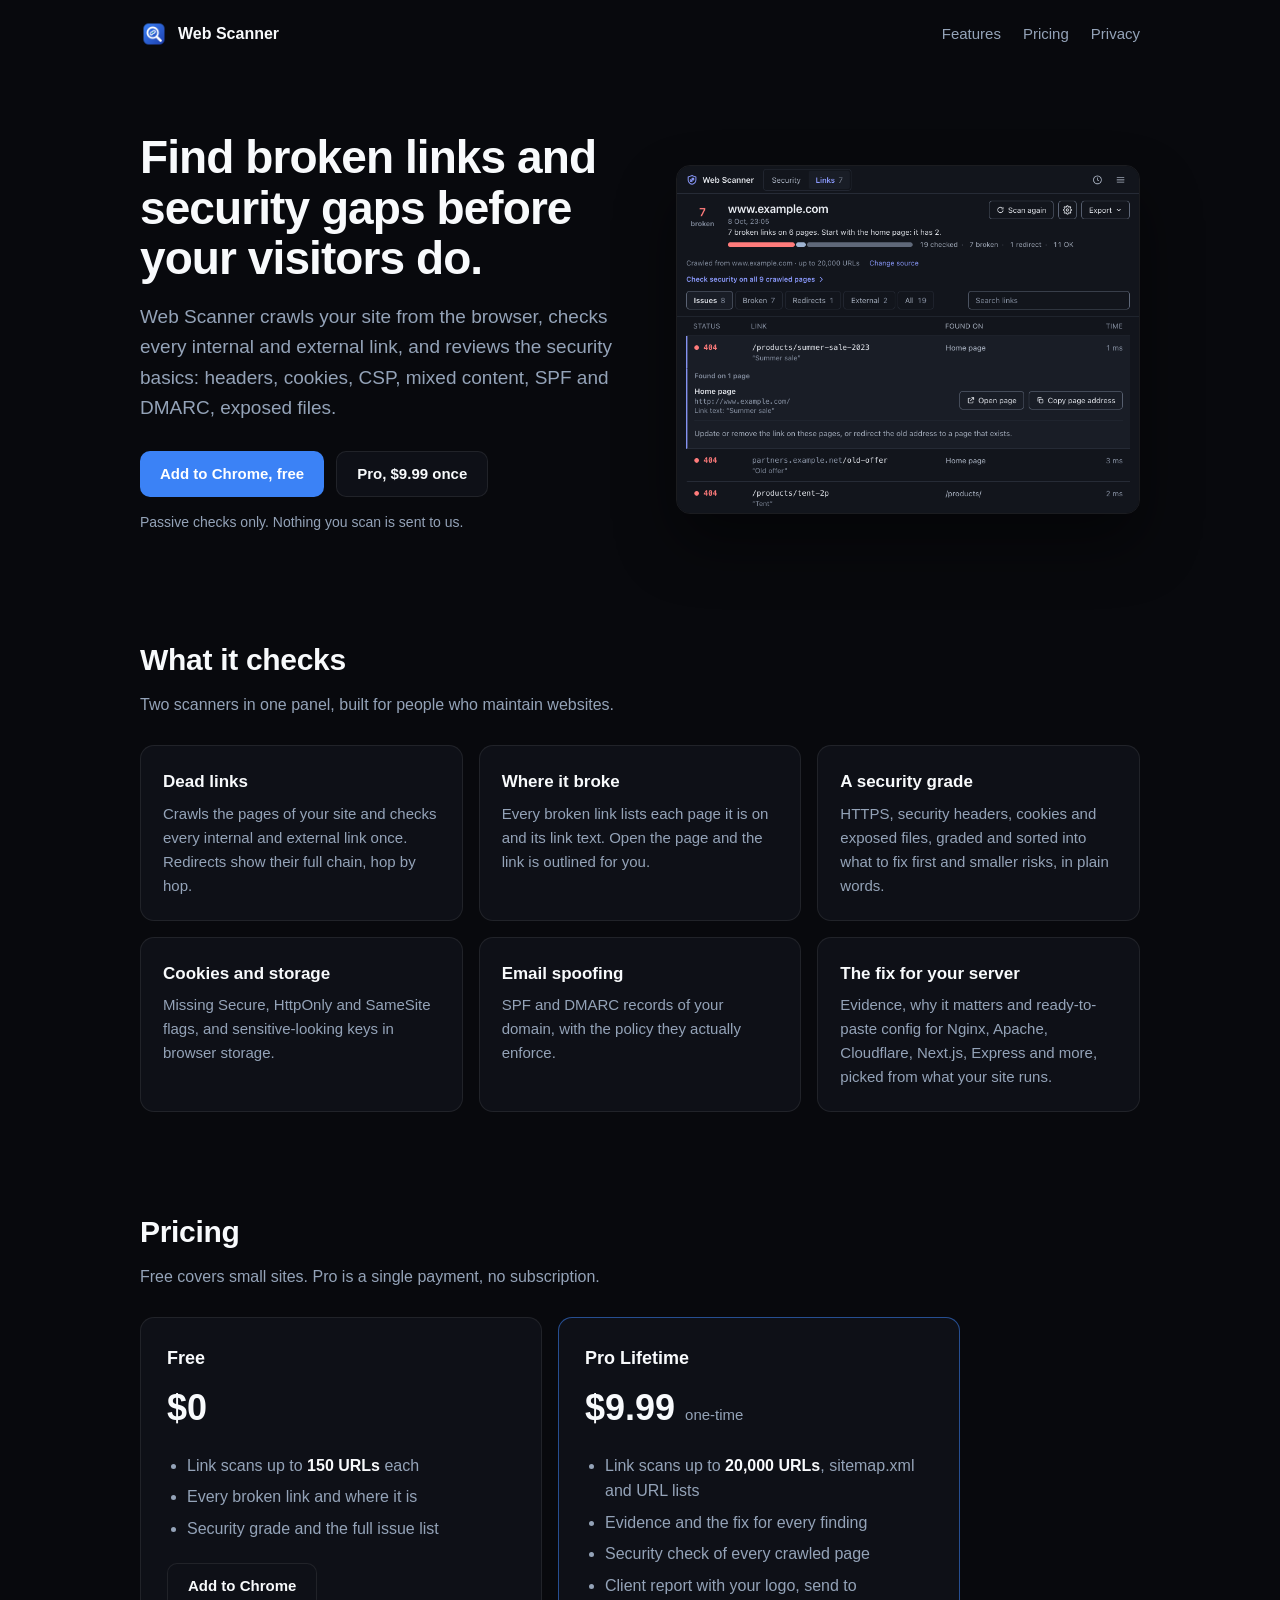
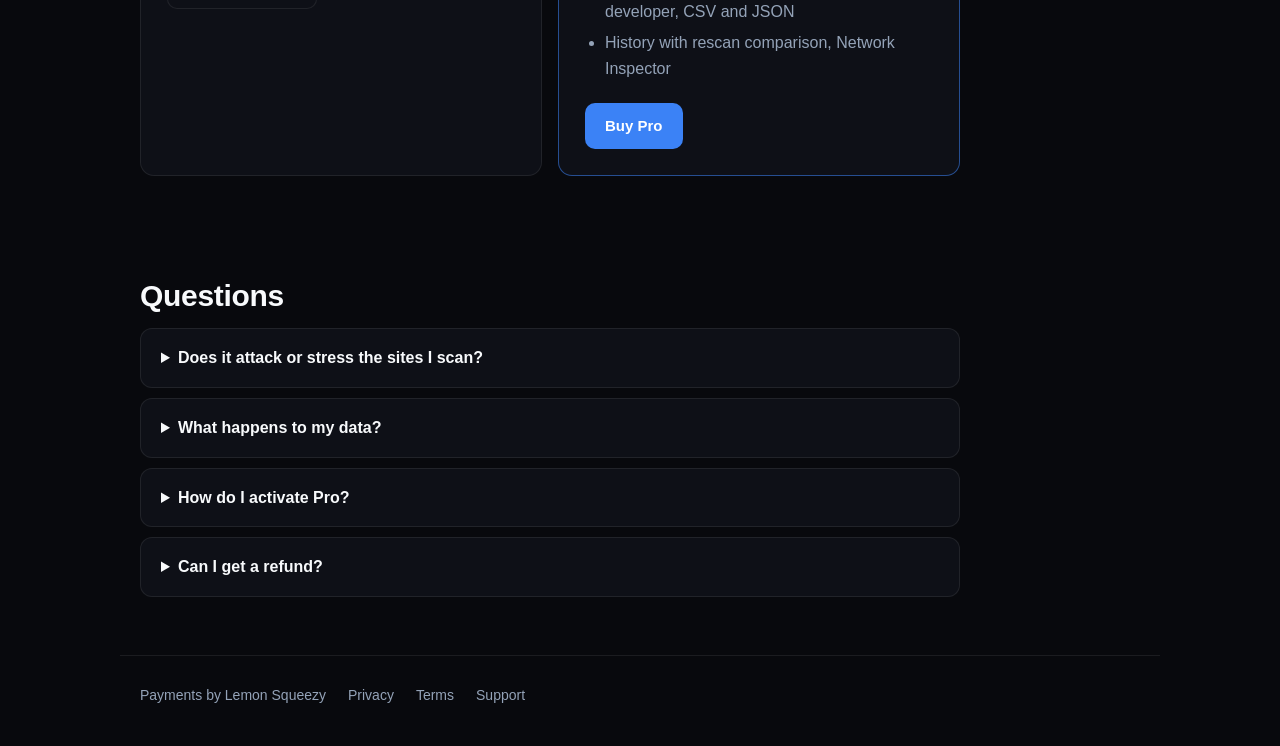
==== index.html @ 031798b4 "Site for 1.3: features, pricing and images, Vercel deploy Free/Pro lists match 1.3 (free: grade and " ====
<!doctype html>
<html lang="en">
<head>
  <meta charset="utf-8">
  <meta name="viewport" content="width=device-width, initial-scale=1">
  <title>Web Scanner · Dead link checker and passive security audit for Chrome</title>
  <meta name="description" content="Chrome extension that finds broken links across your site and checks security headers, cookies, CSP, SPF/DMARC and exposed files. Passive, runs in your browser.">
  <meta property="og:title" content="Web Scanner: Dead Links &amp; Security">
  <meta property="og:description" content="Find broken links and common security misconfigurations from your browser.">
  <meta property="og:image" content="https://webscanner.onderbakir.com/og.png">
  <link rel="icon" href="icon.png">
  <link rel="stylesheet" href="style.css">
</head>
<body>
  <header class="bar">
    <a class="brand" href="./"><img src="icon.png" alt="" width="28" height="28">Web Scanner</a>
    <nav><a href="#features">Features</a><a href="#pricing">Pricing</a><a href="privacy.html">Privacy</a></nav>
  </header>

  <main>
    <div class="hero">
      <div>
        <h1>Find broken links and security gaps before your visitors do.</h1>
        <p class="lead">Web Scanner crawls your site from the browser, checks every internal and external link, and reviews the security basics: headers, cookies, CSP, mixed content, SPF and DMARC, exposed files.</p>
        <div class="cta">
          <a class="btn btn-primary" id="store-link" href="https://chromewebstore.google.com/search/web%20scanner%20dead%20links">Add to Chrome, free</a>
          <a class="btn btn-ghost" href="#pricing">Pro, $9.99 once</a>
        </div>
        <p class="note">Passive checks only. Nothing you scan is sent to us.</p>
      </div>
      <img class="shot" src="hero.png" alt="Web Scanner link report: 7 broken links, the first one open with the page it is on and its link text" width="1600" height="1200">
    </div>

    <section id="features">
      <h2>What it checks</h2>
      <p class="muted">Two scanners in one panel, built for people who maintain websites.</p>
      <div class="grid">
        <div class="card"><h3>Dead links</h3><p>Crawls the pages of your site and checks every internal and external link once. Redirects show their full chain, hop by hop.</p></div>
        <div class="card"><h3>Where it broke</h3><p>Every broken link lists each page it is on and its link text. Open the page and the link is outlined for you.</p></div>
        <div class="card"><h3>A security grade</h3><p>HTTPS, security headers, cookies and exposed files, graded and sorted into what to fix first and smaller risks, in plain words.</p></div>
        <div class="card"><h3>Cookies and storage</h3><p>Missing Secure, HttpOnly and SameSite flags, and sensitive-looking keys in browser storage.</p></div>
        <div class="card"><h3>Email spoofing</h3><p>SPF and DMARC records of your domain, with the policy they actually enforce.</p></div>
        <div class="card"><h3>The fix for your server</h3><p>Evidence, why it matters and ready-to-paste config for Nginx, Apache, Cloudflare, Next.js, Express and more, picked from what your site runs.</p></div>
      </div>
    </section>

    <section id="pricing">
      <h2>Pricing</h2>
      <p class="muted">Free covers small sites. Pro is a single payment, no subscription.</p>
      <div class="plans">
        <div class="plan">
          <h3>Free</h3>
          <div class="price">$0</div>
          <ul>
            <li>Link scans up to <strong>150 URLs</strong> each</li>
            <li>Every broken link and where it is</li>
            <li>Security grade and the full issue list</li>
          </ul>
          <a class="btn btn-ghost" href="https://chromewebstore.google.com/search/web%20scanner%20dead%20links">Add to Chrome</a>
        </div>
        <div class="plan pro">
          <h3>Pro Lifetime</h3>
          <div class="price">$9.99 <small>one-time</small></div>
          <ul>
            <li>Link scans up to <strong>20,000 URLs</strong>, sitemap.xml and URL lists</li>
            <li>Evidence and the fix for every finding</li>
            <li>Security check of every crawled page</li>
            <li>Client report with your logo, send to developer, CSV and JSON</li>
            <li>History with rescan comparison, Network Inspector</li>
          </ul>
          <a class="btn btn-primary" href="https://onder.lemonsqueezy.com/checkout/buy/c3a944ae-1513-488a-b147-f457c72baefb">Buy Pro</a>
        </div>
      </div>
    </section>

    <section class="faq">
      <h2>Questions</h2>
      <details><summary>Does it attack or stress the sites I scan?</summary><p>No. It sends ordinary requests, the same a browser sends when you open a page, with a configurable concurrency limit and delay. It never sends exploit payloads.</p></details>
      <details><summary>What happens to my data?</summary><p>Results stay in your browser. The extension talks to the sites you scan, to Cloudflare's public DNS for SPF and DMARC lookups, and to Lemon Squeezy for license checks. Details are in the <a href="privacy.html">privacy policy</a>.</p></details>
      <details><summary>How do I activate Pro?</summary><p>After checkout you receive a license key by email. Open the extension, choose Get Pro, then I have a key, and paste it. One license works on up to 5 browsers.</p></details>
      <details><summary>Can I get a refund?</summary><p>Yes, within 14 days of purchase. Reply to your receipt email.</p></details>
    </section>
  </main>

  <footer class="foot"><span class="muted">Payments by Lemon Squeezy</span><a href="privacy.html">Privacy</a><a href="terms.html">Terms</a><a href="https://github.com/onder007/web-scanner/issues">Support</a></footer>
</body>
</html>
---- style.css ----
:root {
  --bg: #08090d;
  --surface: #0e1017;
  --surface-2: #131620;
  --border: rgba(255, 255, 255, 0.08);
  --text: #f8fafc;
  --muted: #94a3b8;
  --accent: #3b82f6;
  --accent-hover: #2563eb;
  --success: #10b981;
  --radius: 14px;
  color-scheme: dark;
}

* { box-sizing: border-box; }

body {
  margin: 0;
  background: var(--bg);
  color: var(--text);
  font: 16px/1.6 -apple-system, BlinkMacSystemFont, "Segoe UI", Roboto, "Helvetica Neue", Arial, sans-serif;
  -webkit-font-smoothing: antialiased;
}

a { color: var(--accent); text-decoration: none; }
a:hover { text-decoration: underline; }
code { font: 0.9em ui-monospace, SFMono-Regular, Menlo, monospace; background: var(--surface-2); padding: 1px 6px; border-radius: 6px; }

.bar, .foot, main { max-width: 1040px; margin: 0 auto; padding-left: 20px; padding-right: 20px; }

.bar { display: flex; align-items: center; justify-content: space-between; height: 68px; }
.brand { display: flex; align-items: center; gap: 10px; color: var(--text); font-weight: 650; }
.brand:hover { text-decoration: none; }
.bar nav { display: flex; gap: 22px; font-size: 15px; }
.bar nav a { color: var(--muted); }
.bar nav a[aria-current="page"], .bar nav a:hover { color: var(--text); text-decoration: none; }

.hero { padding: 64px 0 40px; display: grid; grid-template-columns: 1.05fr 1fr; gap: 48px; align-items: center; }
.hero h1 { font-size: 46px; line-height: 1.1; letter-spacing: -0.02em; margin: 0 0 18px; }
.hero p.lead { font-size: 19px; color: var(--muted); margin: 0 0 28px; max-width: 34em; }
.hero img.shot { width: 100%; height: auto; border-radius: var(--radius); border: 1px solid var(--border); box-shadow: 0 30px 60px rgba(0, 0, 0, 0.45); }

.cta { display: flex; flex-wrap: wrap; gap: 12px; align-items: center; }
.btn { display: inline-flex; align-items: center; gap: 8px; height: 46px; padding: 0 20px; border-radius: 10px; font-weight: 600; font-size: 15px; }
.btn:hover { text-decoration: none; }
.btn-primary { background: var(--accent); color: #fff; }
.btn-primary:hover { background: var(--accent-hover); }
.btn-ghost { border: 1px solid var(--border); color: var(--text); background: var(--surface); }
.note { color: var(--muted); font-size: 14px; }

section { padding: 48px 0; }
section h2 { font-size: 30px; letter-spacing: -0.01em; margin: 0 0 8px; }
section > p.muted { margin: 0 0 28px; }
.muted { color: var(--muted); }

.grid { display: grid; grid-template-columns: repeat(3, 1fr); gap: 16px; }
.card { background: var(--surface); border: 1px solid var(--border); border-radius: var(--radius); padding: 22px; }
.card h3 { margin: 0 0 6px; font-size: 17px; }
.card p { margin: 0; color: var(--muted); font-size: 15px; }

.plans { display: grid; grid-template-columns: 1fr 1fr; gap: 16px; max-width: 820px; }
.plan { background: var(--surface); border: 1px solid var(--border); border-radius: var(--radius); padding: 26px; }
.plan.pro { border-color: rgba(59, 130, 246, 0.55); }
.plan h3 { margin: 0; font-size: 18px; }
.plan .price { font-size: 36px; font-weight: 700; margin: 6px 0 2px; }
.plan .price small { font-size: 15px; color: var(--muted); font-weight: 500; }
.plan ul { padding-left: 20px; margin: 16px 0 22px; color: var(--muted); }
.plan li { margin: 6px 0; }
.plan li strong { color: var(--text); font-weight: 600; }

.faq details { background: var(--surface); border: 1px solid var(--border); border-radius: 12px; padding: 16px 20px; margin-bottom: 10px; max-width: 820px; }
.faq summary { cursor: pointer; font-weight: 600; }
.faq details p { color: var(--muted); margin: 10px 0 0; }

.doc { max-width: 760px; padding-top: 32px; padding-bottom: 48px; }
.doc h1 { font-size: 36px; margin: 0 0 4px; }
.doc h2 { font-size: 22px; margin: 36px 0 8px; }
.doc h3 { font-size: 17px; margin: 22px 0 4px; }
.doc p, .doc li { color: #cbd5e1; }

.foot { display: flex; gap: 22px; padding-top: 28px; padding-bottom: 40px; border-top: 1px solid var(--border); font-size: 14px; }
.foot a { color: var(--muted); }

@media (max-width: 860px) {
  .hero { grid-template-columns: 1fr; padding-top: 32px; gap: 32px; }
  .hero h1 { font-size: 36px; }
  .grid { grid-template-columns: 1fr 1fr; }
}

@media (max-width: 560px) {
  .grid, .plans { grid-template-columns: 1fr; }
  .hero h1 { font-size: 31px; }
  .bar nav { gap: 16px; }
}
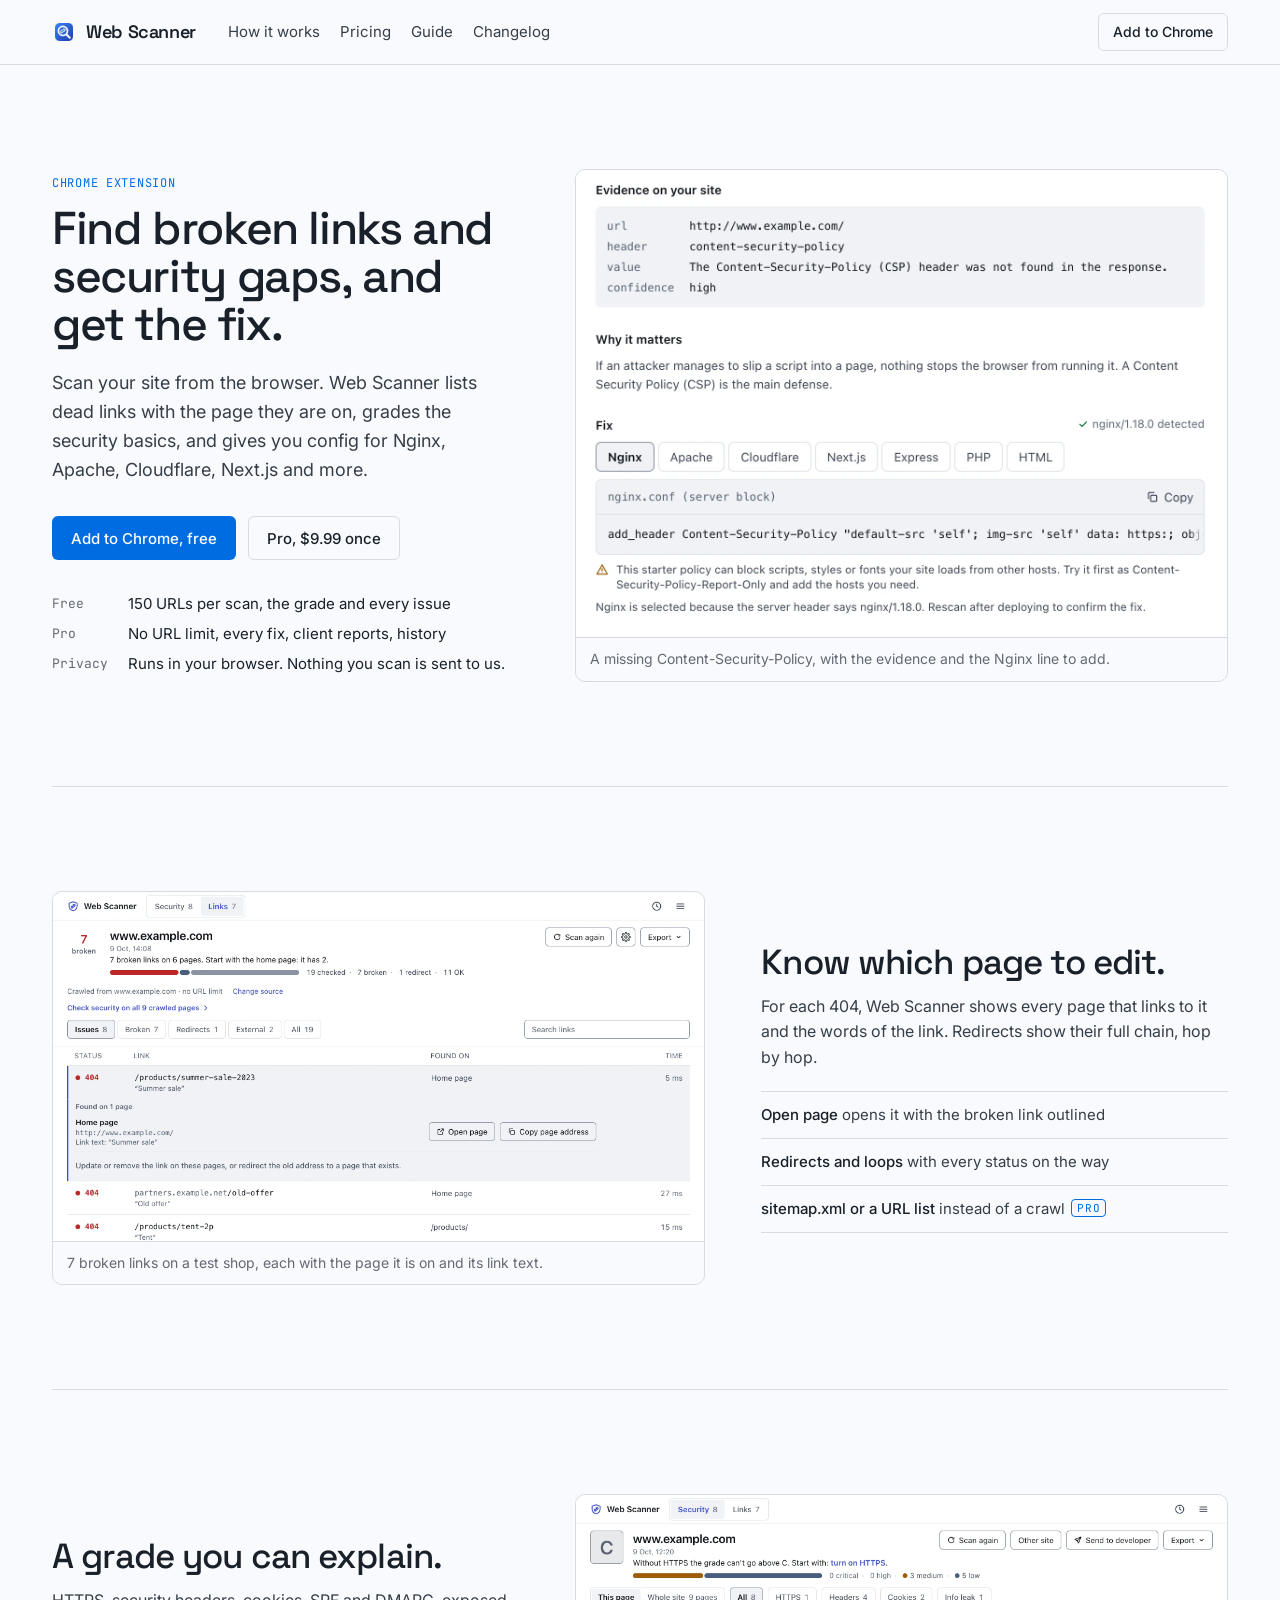
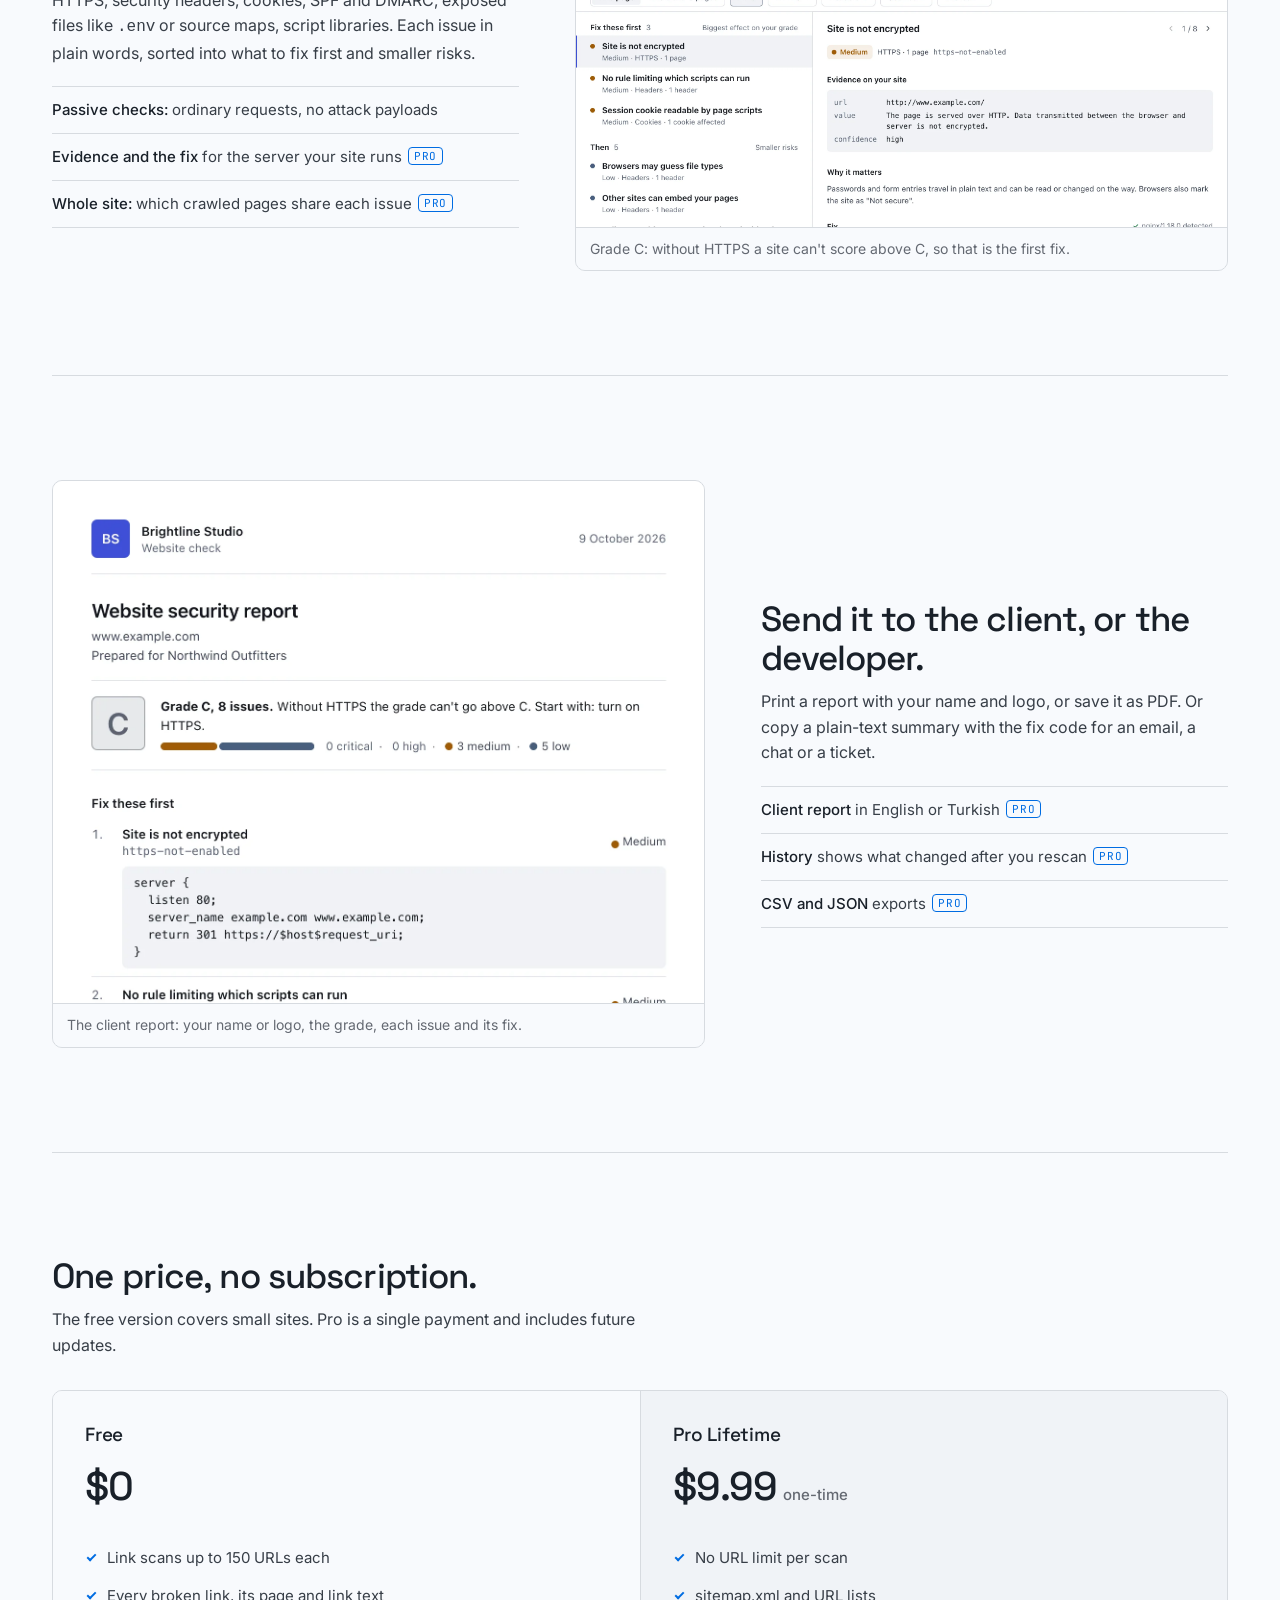
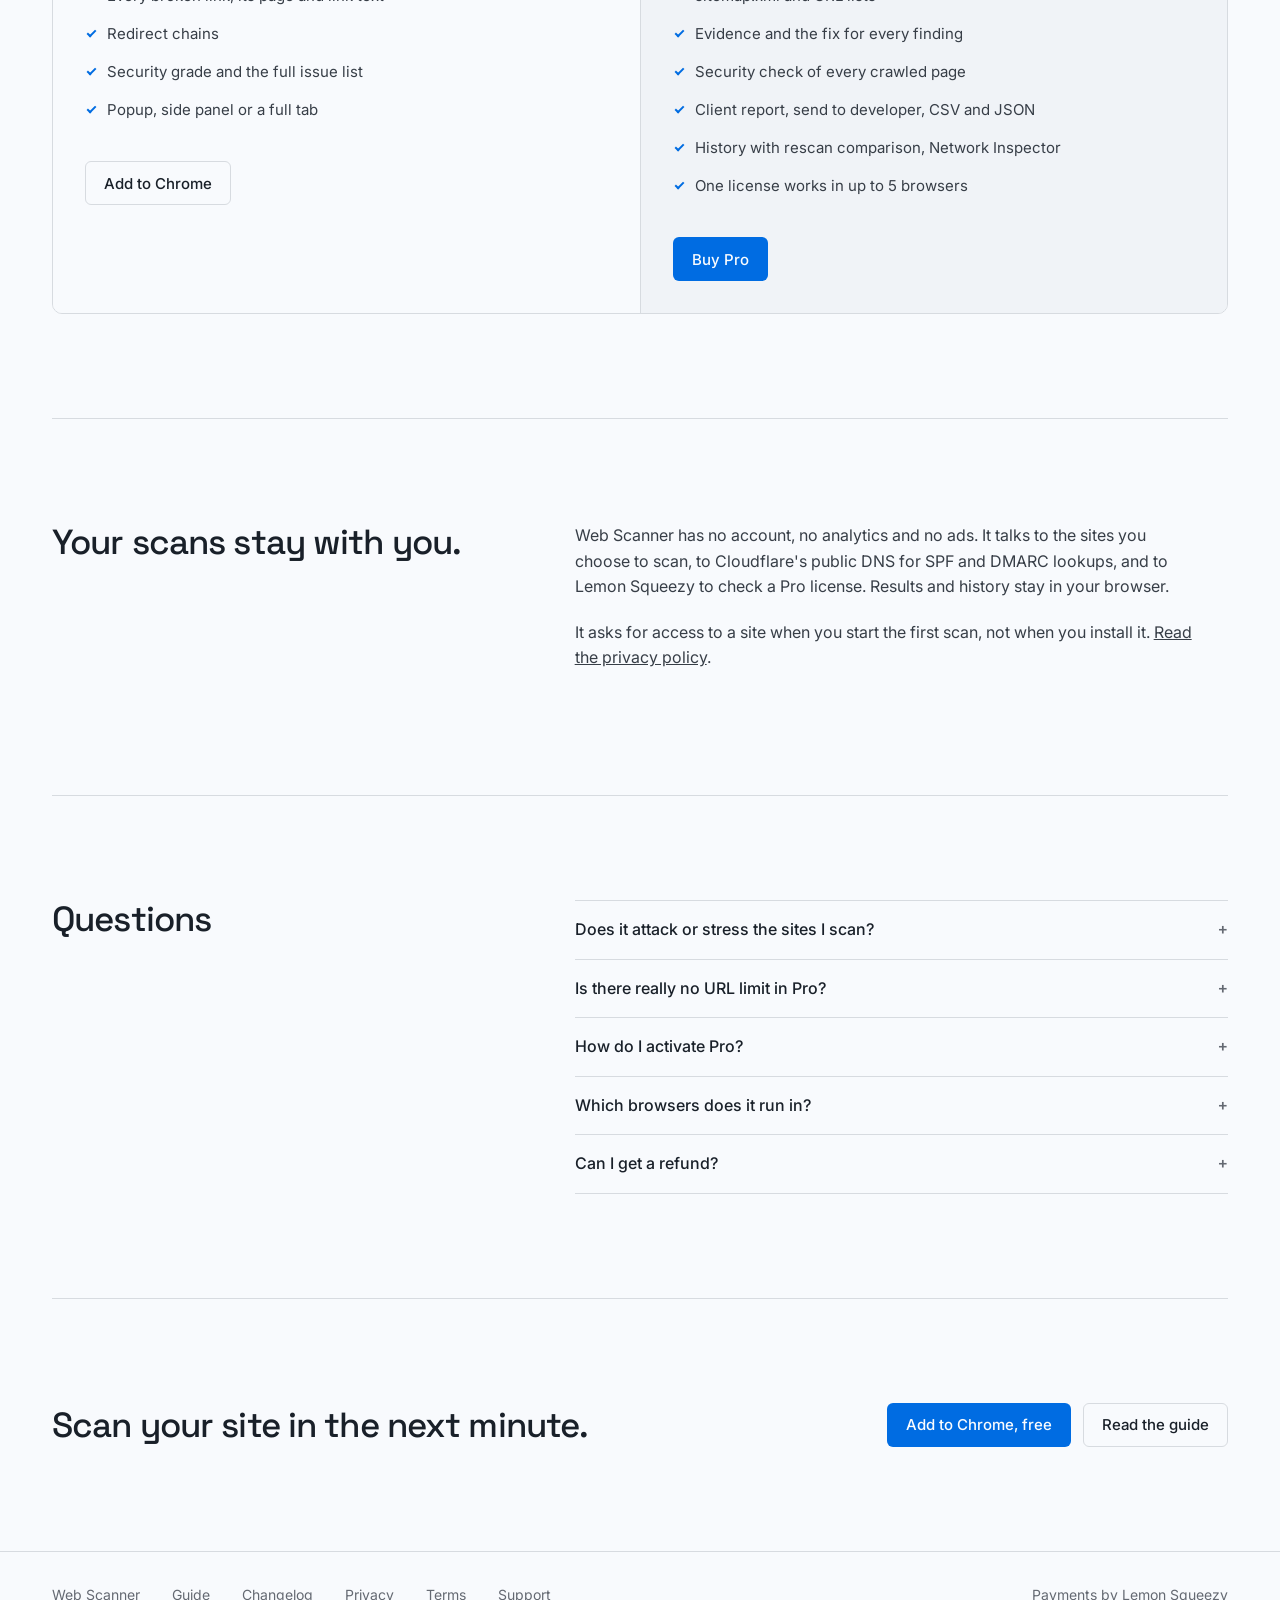
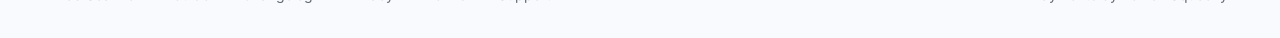
==== commit 004e6c35: "Redesign the site for 1.3: product tour, guide and changelog Split layout with real 1.3 captures (fi" ====
--- a/index.html
+++ b/index.html
@@ -3,85 +3,140 @@
 <head>
   <meta charset="utf-8">
   <meta name="viewport" content="width=device-width, initial-scale=1">
-  <title>Web Scanner · Dead link checker and passive security audit for Chrome</title>
-  <meta name="description" content="Chrome extension that finds broken links across your site and checks security headers, cookies, CSP, SPF/DMARC and exposed files. Passive, runs in your browser.">
-  <meta property="og:title" content="Web Scanner: Dead Links &amp; Security">
-  <meta property="og:description" content="Find broken links and common security misconfigurations from your browser.">
+  <title>Web Scanner · Broken links and security checks for Chrome</title>
+  <meta name="description" content="A Chrome extension that finds broken links with the page they are on, grades your site's security basics, and gives you the fix for your server.">
+  <meta property="og:title" content="Web Scanner: broken links and security checks for Chrome">
+  <meta property="og:description" content="Every broken link with the page it is on, a security grade in plain words, and the fix for your server.">
   <meta property="og:image" content="https://webscanner.onderbakir.com/og.png">
   <link rel="icon" href="icon.png">
+  <link rel="preconnect" href="https://fonts.googleapis.com"><link rel="preconnect" href="https://fonts.gstatic.com" crossorigin>
+  <link href="https://fonts.googleapis.com/css2?family=Space+Grotesk:wght@500;600&family=Inter:wght@400;500&family=JetBrains+Mono:wght@400;500&display=swap" rel="stylesheet">
   <link rel="stylesheet" href="style.css">
 </head>
 <body>
-  <header class="bar">
-    <a class="brand" href="./"><img src="icon.png" alt="" width="28" height="28">Web Scanner</a>
-    <nav><a href="#features">Features</a><a href="#pricing">Pricing</a><a href="privacy.html">Privacy</a></nav>
-  </header>
+  <header class="bar"><div class="wrap">
+    <a class="brand" href="./"><img src="icon.png" alt="" width="24" height="24">Web Scanner</a>
+    <nav class="navlinks" aria-label="Main"><a href="#how">How it works</a><a href="#pricing">Pricing</a><a href="guide.html">Guide</a><a href="changelog.html">Changelog</a></nav>
+    <span class="grow"></span>
+    <a class="btn line sm" href="https://chromewebstore.google.com/search/web%20scanner%20dead%20links">Add to Chrome</a>
+  </div></header>
 
-  <main>
-    <div class="hero">
-      <div>
-        <h1>Find broken links and security gaps before your visitors do.</h1>
-        <p class="lead">Web Scanner crawls your site from the browser, checks every internal and external link, and reviews the security basics: headers, cookies, CSP, mixed content, SPF and DMARC, exposed files.</p>
-        <div class="cta">
-          <a class="btn btn-primary" id="store-link" href="https://chromewebstore.google.com/search/web%20scanner%20dead%20links">Add to Chrome, free</a>
-          <a class="btn btn-ghost" href="#pricing">Pro, $9.99 once</a>
-        </div>
-        <p class="note">Passive checks only. Nothing you scan is sent to us.</p>
+  <main class="wrap">
+    <section class="split">
+      <div class="text">
+        <p class="label">Chrome extension</p>
+        <h1>Find broken links and security gaps, and get the fix.</h1>
+        <p class="lead">Scan your site from the browser. Web Scanner lists dead links with the page they are on, grades the security basics, and gives you config for Nginx, Apache, Cloudflare, Next.js and more.</p>
+        <div class="ctas"><a class="btn primary" href="https://chromewebstore.google.com/search/web%20scanner%20dead%20links">Add to Chrome, free</a><a class="btn line" href="#pricing">Pro, $9.99 once</a></div>
+        <dl class="facts">
+          <dt>Free</dt><dd>150 URLs per scan, the grade and every issue</dd>
+          <dt>Pro</dt><dd>No URL limit, every fix, client reports, history</dd>
+          <dt>Privacy</dt><dd>Runs in your browser. Nothing you scan is sent to us.</dd>
+        </dl>
       </div>
-      <img class="shot" src="hero.png" alt="Web Scanner link report: 7 broken links, the first one open with the page it is on and its link text" width="1600" height="1200">
-    </div>
+      <figure><img src="img/fix.webp" width="1394" height="1000" alt="A finding in Web Scanner: the missing Content-Security-Policy header, the evidence, why it matters, and the Nginx line to add"><figcaption>A missing Content-Security-Policy, with the evidence and the Nginx line to add.</figcaption></figure>
+    </section>
 
-    <section id="features">
-      <h2>What it checks</h2>
-      <p class="muted">Two scanners in one panel, built for people who maintain websites.</p>
-      <div class="grid">
-        <div class="card"><h3>Dead links</h3><p>Crawls the pages of your site and checks every internal and external link once. Redirects show their full chain, hop by hop.</p></div>
-        <div class="card"><h3>Where it broke</h3><p>Every broken link lists each page it is on and its link text. Open the page and the link is outlined for you.</p></div>
-        <div class="card"><h3>A security grade</h3><p>HTTPS, security headers, cookies and exposed files, graded and sorted into what to fix first and smaller risks, in plain words.</p></div>
-        <div class="card"><h3>Cookies and storage</h3><p>Missing Secure, HttpOnly and SameSite flags, and sensitive-looking keys in browser storage.</p></div>
-        <div class="card"><h3>Email spoofing</h3><p>SPF and DMARC records of your domain, with the policy they actually enforce.</p></div>
-        <div class="card"><h3>The fix for your server</h3><p>Evidence, why it matters and ready-to-paste config for Nginx, Apache, Cloudflare, Next.js, Express and more, picked from what your site runs.</p></div>
+    <section class="split rev" id="how">
+      <figure><img src="img/links.webp" width="2200" height="1180" alt="Link report: 7 broken links on 6 pages, the first one open with the page it is on and its link text" loading="lazy"><figcaption>7 broken links on a test shop, each with the page it is on and its link text.</figcaption></figure>
+      <div class="text">
+        <h2>Know which page to edit.</h2>
+        <p>For each 404, Web Scanner shows every page that links to it and the words of the link. Redirects show their full chain, hop by hop.</p>
+        <ul class="ticks">
+          <li><b>Open page</b> opens it with the broken link outlined</li>
+          <li><b>Redirects and loops</b> with every status on the way</li>
+          <li><b>sitemap.xml or a URL list</b> instead of a crawl<span class="pro">PRO</span></li>
+        </ul>
       </div>
     </section>
 
-    <section id="pricing">
-      <h2>Pricing</h2>
-      <p class="muted">Free covers small sites. Pro is a single payment, no subscription.</p>
+    <section class="split">
+      <div class="text">
+        <h2>A grade you can explain.</h2>
+        <p>HTTPS, security headers, cookies, SPF and DMARC, exposed files like <code>.env</code> or source maps, script libraries. Each issue in plain words, sorted into what to fix first and smaller risks.</p>
+        <ul class="ticks">
+          <li><b>Passive checks:</b> ordinary requests, no attack payloads</li>
+          <li><b>Evidence and the fix</b> for the server your site runs<span class="pro">PRO</span></li>
+          <li><b>Whole site:</b> which crawled pages share each issue<span class="pro">PRO</span></li>
+        </ul>
+      </div>
+      <figure><img src="img/grade.webp" width="2200" height="1120" alt="Security report: grade C with three issues to fix first and five smaller risks" loading="lazy"><figcaption>Grade C: without HTTPS a site can't score above C, so that is the first fix.</figcaption></figure>
+    </section>
+
+    <section class="split rev">
+      <figure><img src="img/report.webp" width="1355" height="1086" alt="Printable client report with the agency name, the grade and the first fix" loading="lazy"><figcaption>The client report: your name or logo, the grade, each issue and its fix.</figcaption></figure>
+      <div class="text">
+        <h2>Send it to the client, or the developer.</h2>
+        <p>Print a report with your name and logo, or save it as PDF. Or copy a plain-text summary with the fix code for an email, a chat or a ticket.</p>
+        <ul class="ticks">
+          <li><b>Client report</b> in English or Turkish<span class="pro">PRO</span></li>
+          <li><b>History</b> shows what changed after you rescan<span class="pro">PRO</span></li>
+          <li><b>CSV and JSON</b> exports<span class="pro">PRO</span></li>
+        </ul>
+      </div>
+    </section>
+
+    <section class="pricing" id="pricing">
+      <h2>One price, no subscription.</h2>
+      <p>The free version covers small sites. Pro is a single payment and includes future updates.</p>
       <div class="plans">
         <div class="plan">
           <h3>Free</h3>
           <div class="price">$0</div>
           <ul>
-            <li>Link scans up to <strong>150 URLs</strong> each</li>
-            <li>Every broken link and where it is</li>
+            <li>Link scans up to 150 URLs each</li>
+            <li>Every broken link, its page and link text</li>
+            <li>Redirect chains</li>
             <li>Security grade and the full issue list</li>
+            <li>Popup, side panel or a full tab</li>
           </ul>
-          <a class="btn btn-ghost" href="https://chromewebstore.google.com/search/web%20scanner%20dead%20links">Add to Chrome</a>
+          <a class="btn line" href="https://chromewebstore.google.com/search/web%20scanner%20dead%20links">Add to Chrome</a>
         </div>
-        <div class="plan pro">
+        <div class="plan">
           <h3>Pro Lifetime</h3>
-          <div class="price">$9.99 <small>one-time</small></div>
+          <div class="price">$9.99<small>one-time</small></div>
           <ul>
-            <li>Link scans up to <strong>20,000 URLs</strong>, sitemap.xml and URL lists</li>
+            <li>No URL limit per scan</li>
+            <li>sitemap.xml and URL lists</li>
             <li>Evidence and the fix for every finding</li>
             <li>Security check of every crawled page</li>
-            <li>Client report with your logo, send to developer, CSV and JSON</li>
+            <li>Client report, send to developer, CSV and JSON</li>
             <li>History with rescan comparison, Network Inspector</li>
+            <li>One license works in up to 5 browsers</li>
           </ul>
-          <a class="btn btn-primary" href="https://onder.lemonsqueezy.com/checkout/buy/c3a944ae-1513-488a-b147-f457c72baefb">Buy Pro</a>
+          <a class="btn primary" href="https://onder.lemonsqueezy.com/checkout/buy/c3a944ae-1513-488a-b147-f457c72baefb">Buy Pro</a>
         </div>
       </div>
     </section>
 
-    <section class="faq">
-      <h2>Questions</h2>
-      <details><summary>Does it attack or stress the sites I scan?</summary><p>No. It sends ordinary requests, the same a browser sends when you open a page, with a configurable concurrency limit and delay. It never sends exploit payloads.</p></details>
-      <details><summary>What happens to my data?</summary><p>Results stay in your browser. The extension talks to the sites you scan, to Cloudflare's public DNS for SPF and DMARC lookups, and to Lemon Squeezy for license checks. Details are in the <a href="privacy.html">privacy policy</a>.</p></details>
-      <details><summary>How do I activate Pro?</summary><p>After checkout you receive a license key by email. Open the extension, choose Get Pro, then I have a key, and paste it. One license works on up to 5 browsers.</p></details>
-      <details><summary>Can I get a refund?</summary><p>Yes, within 14 days of purchase. Reply to your receipt email.</p></details>
+    <section class="band" id="privacy">
+      <div><h2>Your scans stay with you.</h2></div>
+      <div>
+        <p>Web Scanner has no account, no analytics and no ads. It talks to the sites you choose to scan, to Cloudflare's public DNS for SPF and DMARC lookups, and to Lemon Squeezy to check a Pro license. Results and history stay in your browser.</p>
+        <p>It asks for access to a site when you start the first scan, not when you install it. <a href="privacy.html">Read the privacy policy</a>.</p>
+      </div>
+    </section>
+
+    <section class="band faq" id="faq">
+      <div><h2>Questions</h2></div>
+      <div>
+        <details><summary>Does it attack or stress the sites I scan?</summary><p>No. It sends ordinary requests, the same a browser sends when you open a page. You can set the delay between requests and how many pages are checked at once.</p></details>
+        <details><summary>Is there really no URL limit in Pro?</summary><p>Yes. Pro scans follow every link they find unless you set a maximum yourself. Very large sites take longer and use more memory, so keep Chrome open until the scan finishes.</p></details>
+        <details><summary>How do I activate Pro?</summary><p>After checkout you get a license key by email. Open Web Scanner, choose Get Pro, then I have a key, and paste it. To move it to another browser, remove it in the license panel first.</p></details>
+        <details><summary>Which browsers does it run in?</summary><p>Chrome 116 or newer.</p></details>
+        <details><summary>Can I get a refund?</summary><p>Yes, within 14 days of purchase. Reply to your receipt email.</p></details>
+      </div>
+    </section>
+
+    <section class="closing">
+      <h2>Scan your site in the next minute.</h2>
+      <div class="ctas" style="margin:0"><a class="btn primary" href="https://chromewebstore.google.com/search/web%20scanner%20dead%20links">Add to Chrome, free</a><a class="btn line" href="guide.html">Read the guide</a></div>
     </section>
   </main>
 
-  <footer class="foot"><span class="muted">Payments by Lemon Squeezy</span><a href="privacy.html">Privacy</a><a href="terms.html">Terms</a><a href="https://github.com/onder007/web-scanner/issues">Support</a></footer>
+  <footer class="foot"><div class="wrap">
+    <a href="./">Web Scanner</a><a href="guide.html">Guide</a><a href="changelog.html">Changelog</a><a href="privacy.html">Privacy</a><a href="terms.html">Terms</a><a href="https://github.com/onder007/web-scanner/issues">Support</a>
+    <span class="grow"></span><span>Payments by Lemon Squeezy</span>
+  </div></footer>
 </body>
 </html>
--- a/style.css
+++ b/style.css
@@ -1,94 +1,129 @@
+/* Hallmark · macrostructure: Split Studio · tone: technical/editorial · anchor hue: 256 cobalt · theme: Cobalt
+ * nav: N13 inline · footer: Ft4 tabular · genre: modern-minimal · enrichment: real product captures (no drawn chrome) */
 :root {
-  --bg: #08090d;
-  --surface: #0e1017;
-  --surface-2: #131620;
-  --border: rgba(255, 255, 255, 0.08);
-  --text: #f8fafc;
-  --muted: #94a3b8;
-  --accent: #3b82f6;
-  --accent-hover: #2563eb;
-  --success: #10b981;
-  --radius: 14px;
-  color-scheme: dark;
+  --color-paper: oklch(98.5% 0.004 250);
+  --color-paper-2: oklch(96.4% 0.006 250);
+  --color-rule: oklch(89% 0.008 255);
+  --color-ink: oklch(24% 0.02 258);
+  --color-body: oklch(36% 0.018 257);
+  --color-muted: oklch(52% 0.015 257);
+  --color-accent: oklch(55% 0.20 256);
+  --color-accent-hover: oklch(49% 0.20 256);
+  --color-accent-ink: oklch(99% 0.003 250);
+  --color-focus: oklch(55% 0.20 256);
+  --font-display: "Space Grotesk", ui-sans-serif, system-ui, sans-serif;
+  --font-body: "Inter", ui-sans-serif, system-ui, sans-serif;
+  --font-mono: "JetBrains Mono", ui-monospace, "SF Mono", Menlo, monospace;
+  --space-2xs: 4px; --space-xs: 8px; --space-sm: 12px; --space-md: 20px; --space-lg: 32px; --space-xl: 56px; --space-2xl: 104px;
+  --text-display: clamp(2.2rem, 2.6vw + .8rem, 3.3rem);
+  --text-h2: clamp(1.6rem, 1.6vw + .9rem, 2.35rem);
+  --radius: 6px; --radius-lg: 10px;
+  --ease-out: cubic-bezier(.2, .7, .2, 1);
+  --dur: 160ms;
 }
+*, *::before, *::after { box-sizing: border-box; }
+html, body { margin: 0; background: var(--color-paper); color: var(--color-ink); overflow-x: clip; }
+body { font-family: var(--font-body); font-size: 16px; line-height: 1.6; -webkit-font-smoothing: antialiased; }
+img { display: block; max-width: 100%; height: auto; }
+a { color: inherit; }
+:focus-visible { outline: 2px solid var(--color-focus); outline-offset: 3px; border-radius: 2px; }
+.wrap { max-width: 1240px; margin: 0 auto; padding: 0 var(--space-lg); }
 
-* { box-sizing: border-box; }
+/* nav */
+.bar { border-bottom: 1px solid var(--color-rule); background: var(--color-paper); position: sticky; top: 0; z-index: 5; }
+.bar .wrap { display: flex; align-items: center; gap: var(--space-lg); height: 64px; }
+.brand { display: inline-flex; align-items: center; gap: 10px; font-family: var(--font-display); font-weight: 600; font-size: 18px; letter-spacing: -.02em; text-decoration: none; white-space: nowrap; }
+.brand img { width: 24px; height: 24px; }
+.navlinks { display: flex; gap: var(--space-md); font-size: 15px; color: var(--color-body); }
+.navlinks a { text-decoration: none; white-space: nowrap; }
+.navlinks a:hover, .navlinks a[aria-current="page"] { color: var(--color-ink); text-decoration: underline; text-decoration-color: var(--color-accent); text-underline-offset: 6px; }
+.grow { flex: 1; }
 
-body {
-  margin: 0;
-  background: var(--bg);
-  color: var(--text);
-  font: 16px/1.6 -apple-system, BlinkMacSystemFont, "Segoe UI", Roboto, "Helvetica Neue", Arial, sans-serif;
-  -webkit-font-smoothing: antialiased;
-}
+/* buttons */
+.btn { display: inline-flex; align-items: center; justify-content: center; height: 44px; padding: 0 18px; border-radius: var(--radius); font: 500 15px/1 var(--font-body); text-decoration: none; white-space: nowrap; border: 1px solid transparent; transition: background-color var(--dur) var(--ease-out), border-color var(--dur) var(--ease-out); }
+.btn.primary { background: var(--color-accent); color: var(--color-accent-ink); }
+.btn.primary:hover { background: var(--color-accent-hover); }
+.btn.line { border-color: var(--color-rule); color: var(--color-ink); background: var(--color-paper); }
+.btn.line:hover { border-color: var(--color-muted); }
+.btn:active { transform: translateY(1px); }
+.btn.sm { height: 38px; padding: 0 14px; font-size: 14px; }
 
-a { color: var(--accent); text-decoration: none; }
-a:hover { text-decoration: underline; }
-code { font: 0.9em ui-monospace, SFMono-Regular, Menlo, monospace; background: var(--surface-2); padding: 1px 6px; border-radius: 6px; }
+/* split rows */
+.split { display: grid; grid-template-columns: minmax(0, 5fr) minmax(0, 7fr); gap: var(--space-xl); align-items: center; padding: var(--space-2xl) 0; border-bottom: 1px solid var(--color-rule); }
+.split.rev { grid-template-columns: minmax(0, 7fr) minmax(0, 5fr); }
+.split.rev .text { order: 2; }
+.label { font-family: var(--font-mono); font-size: 12px; letter-spacing: .06em; text-transform: uppercase; color: var(--color-accent); margin: 0 0 var(--space-sm); }
+h1, h2, h3 { font-family: var(--font-display); font-weight: 500; font-style: normal; color: var(--color-ink); overflow-wrap: anywhere; min-width: 0; }
+h1 { font-size: var(--text-display); line-height: 1.04; letter-spacing: -.03em; margin: 0 0 var(--space-md); }
+h2 { font-size: var(--text-h2); line-height: 1.1; letter-spacing: -.025em; margin: 0 0 var(--space-sm); }
+h3 { font-size: 19px; line-height: 1.25; letter-spacing: -.01em; margin: 0 0 var(--space-2xs); }
+p { color: var(--color-body); margin: 0 0 var(--space-md); max-width: 62ch; }
+.lead { font-size: 18px; }
+.ctas { display: flex; flex-wrap: wrap; gap: var(--space-sm); margin-top: var(--space-lg); }
+.facts { display: grid; grid-template-columns: max-content minmax(0, 1fr); gap: 6px var(--space-md); margin: var(--space-lg) 0 0; font-size: 15px; }
+.facts dt { font-family: var(--font-mono); font-size: 13px; color: var(--color-muted); padding-top: 2px; }
+.facts dd { margin: 0; }
+figure { margin: 0; border: 1px solid var(--color-rule); border-radius: var(--radius-lg); overflow: hidden; background: var(--color-paper-2); }
+figcaption { font-size: 14px; color: var(--color-muted); padding: 10px 14px; border-top: 1px solid var(--color-rule); background: var(--color-paper); }
+.ticks { list-style: none; margin: 0; padding: 0; border-top: 1px solid var(--color-rule); }
+.ticks li { padding: 11px 0; border-bottom: 1px solid var(--color-rule); font-size: 15px; color: var(--color-body); }
+.ticks b { color: var(--color-ink); font-weight: 500; }
+.pro { font-family: var(--font-mono); font-size: 11px; letter-spacing: .06em; color: var(--color-accent); border: 1px solid currentColor; border-radius: 4px; padding: 1px 5px; margin-left: 6px; vertical-align: 2px; }
 
-.bar, .foot, main { max-width: 1040px; margin: 0 auto; padding-left: 20px; padding-right: 20px; }
+/* pricing */
+.pricing { padding: var(--space-2xl) 0; border-bottom: 1px solid var(--color-rule); }
+.pricing > p { margin-bottom: var(--space-lg); }
+.plans { display: grid; grid-template-columns: minmax(0, 1fr) minmax(0, 1fr); border: 1px solid var(--color-rule); border-radius: var(--radius-lg); overflow: hidden; }
+.plan { padding: var(--space-lg); background: var(--color-paper); }
+.plan + .plan { border-left: 1px solid var(--color-rule); background: var(--color-paper-2); }
+.price { font-family: var(--font-display); font-size: 40px; font-weight: 500; letter-spacing: -.03em; margin: var(--space-xs) 0 var(--space-md); }
+.price small { font-family: var(--font-body); font-size: 15px; color: var(--color-muted); letter-spacing: 0; margin-left: 6px; }
+.plan ul { margin: 0 0 var(--space-lg); padding: 0; list-style: none; }
+.plan li { padding: 7px 0 7px 22px; position: relative; font-size: 15px; color: var(--color-body); }
+.plan li::before { content: ""; position: absolute; left: 2px; top: 15px; width: 9px; height: 5px; border-left: 2px solid var(--color-accent); border-bottom: 2px solid var(--color-accent); transform: rotate(-45deg); }
 
-.bar { display: flex; align-items: center; justify-content: space-between; height: 68px; }
-.brand { display: flex; align-items: center; gap: 10px; color: var(--text); font-weight: 650; }
-.brand:hover { text-decoration: none; }
-.bar nav { display: flex; gap: 22px; font-size: 15px; }
-.bar nav a { color: var(--muted); }
-.bar nav a[aria-current="page"], .bar nav a:hover { color: var(--text); text-decoration: none; }
+/* privacy + faq */
+.band { padding: var(--space-2xl) 0; border-bottom: 1px solid var(--color-rule); display: grid; grid-template-columns: minmax(0, 5fr) minmax(0, 7fr); gap: var(--space-xl); }
+.faq details { border-bottom: 1px solid var(--color-rule); }
+.faq details:first-child { border-top: 1px solid var(--color-rule); }
+.faq summary { cursor: pointer; padding: 16px 0; font-weight: 500; list-style: none; display: flex; justify-content: space-between; gap: var(--space-md); }
+.faq summary::-webkit-details-marker { display: none; }
+.faq summary::after { content: "+"; font-family: var(--font-mono); color: var(--color-muted); }
+.faq details[open] summary::after { content: "–"; }
+.faq details p { padding-bottom: var(--space-sm); }
+.closing { padding: var(--space-2xl) 0; display: flex; flex-wrap: wrap; align-items: center; justify-content: space-between; gap: var(--space-lg); }
+.closing h2 { margin: 0; }
 
-.hero { padding: 64px 0 40px; display: grid; grid-template-columns: 1.05fr 1fr; gap: 48px; align-items: center; }
-.hero h1 { font-size: 46px; line-height: 1.1; letter-spacing: -0.02em; margin: 0 0 18px; }
-.hero p.lead { font-size: 19px; color: var(--muted); margin: 0 0 28px; max-width: 34em; }
-.hero img.shot { width: 100%; height: auto; border-radius: var(--radius); border: 1px solid var(--border); box-shadow: 0 30px 60px rgba(0, 0, 0, 0.45); }
+/* docs (guide, changelog, privacy, terms) */
+.doc { max-width: 760px; margin: 0 auto; padding: var(--space-xl) var(--space-lg) var(--space-2xl); }
+.doc h1 { font-size: clamp(2rem, 2.4vw + 1rem, 2.9rem); }
+.doc h2 { font-size: 1.55rem; margin-top: var(--space-xl); }
+.doc h3 { margin-top: var(--space-lg); }
+.doc p, .doc li { color: var(--color-body); }
+.doc ul, .doc ol { padding-left: 22px; }
+.doc li { margin: 6px 0; }
+.doc code, .doc kbd { font-family: var(--font-mono); font-size: .9em; background: var(--color-paper-2); border: 1px solid var(--color-rule); border-radius: 4px; padding: 1px 5px; }
+.muted { color: var(--color-muted); }
+.toc { border: 1px solid var(--color-rule); border-radius: var(--radius-lg); padding: var(--space-md) var(--space-lg); margin: var(--space-lg) 0; }
+.toc ol { margin: 0; }
+.release { border-top: 1px solid var(--color-rule); padding-top: var(--space-md); margin-top: var(--space-xl); }
+.release .when { font-family: var(--font-mono); font-size: 13px; color: var(--color-muted); }
 
-.cta { display: flex; flex-wrap: wrap; gap: 12px; align-items: center; }
-.btn { display: inline-flex; align-items: center; gap: 8px; height: 46px; padding: 0 20px; border-radius: 10px; font-weight: 600; font-size: 15px; }
-.btn:hover { text-decoration: none; }
-.btn-primary { background: var(--accent); color: #fff; }
-.btn-primary:hover { background: var(--accent-hover); }
-.btn-ghost { border: 1px solid var(--border); color: var(--text); background: var(--surface); }
-.note { color: var(--muted); font-size: 14px; }
-
-section { padding: 48px 0; }
-section h2 { font-size: 30px; letter-spacing: -0.01em; margin: 0 0 8px; }
-section > p.muted { margin: 0 0 28px; }
-.muted { color: var(--muted); }
-
-.grid { display: grid; grid-template-columns: repeat(3, 1fr); gap: 16px; }
-.card { background: var(--surface); border: 1px solid var(--border); border-radius: var(--radius); padding: 22px; }
-.card h3 { margin: 0 0 6px; font-size: 17px; }
-.card p { margin: 0; color: var(--muted); font-size: 15px; }
-
-.plans { display: grid; grid-template-columns: 1fr 1fr; gap: 16px; max-width: 820px; }
-.plan { background: var(--surface); border: 1px solid var(--border); border-radius: var(--radius); padding: 26px; }
-.plan.pro { border-color: rgba(59, 130, 246, 0.55); }
-.plan h3 { margin: 0; font-size: 18px; }
-.plan .price { font-size: 36px; font-weight: 700; margin: 6px 0 2px; }
-.plan .price small { font-size: 15px; color: var(--muted); font-weight: 500; }
-.plan ul { padding-left: 20px; margin: 16px 0 22px; color: var(--muted); }
-.plan li { margin: 6px 0; }
-.plan li strong { color: var(--text); font-weight: 600; }
-
-.faq details { background: var(--surface); border: 1px solid var(--border); border-radius: 12px; padding: 16px 20px; margin-bottom: 10px; max-width: 820px; }
-.faq summary { cursor: pointer; font-weight: 600; }
-.faq details p { color: var(--muted); margin: 10px 0 0; }
-
-.doc { max-width: 760px; padding-top: 32px; padding-bottom: 48px; }
-.doc h1 { font-size: 36px; margin: 0 0 4px; }
-.doc h2 { font-size: 22px; margin: 36px 0 8px; }
-.doc h3 { font-size: 17px; margin: 22px 0 4px; }
-.doc p, .doc li { color: #cbd5e1; }
-
-.foot { display: flex; gap: 22px; padding-top: 28px; padding-bottom: 40px; border-top: 1px solid var(--border); font-size: 14px; }
-.foot a { color: var(--muted); }
+/* footer */
+.foot { border-top: 1px solid var(--color-rule); }
+.foot .wrap { display: flex; flex-wrap: wrap; gap: var(--space-md) var(--space-lg); align-items: center; padding-top: var(--space-lg); padding-bottom: var(--space-lg); font-size: 14px; color: var(--color-muted); }
+.foot a { text-decoration: none; white-space: nowrap; }
+.foot a:hover { color: var(--color-ink); }
 
 @media (max-width: 860px) {
-  .hero { grid-template-columns: 1fr; padding-top: 32px; gap: 32px; }
-  .hero h1 { font-size: 36px; }
-  .grid { grid-template-columns: 1fr 1fr; }
+  .wrap { padding: 0 16px; }
+  .navlinks { display: none; }
+  .split, .split.rev, .band { grid-template-columns: minmax(0, 1fr); gap: var(--space-lg); padding: var(--space-xl) 0; }
+  .split.rev .text { order: 0; }
+  .plans { grid-template-columns: minmax(0, 1fr); }
+  .plan + .plan { border-left: 0; border-top: 1px solid var(--color-rule); }
+  .lead { font-size: 17px; }
+  .pricing, .closing { padding: var(--space-xl) 0; }
+  .doc { padding: var(--space-lg) 16px var(--space-xl); }
 }
-
-@media (max-width: 560px) {
-  .grid, .plans { grid-template-columns: 1fr; }
-  .hero h1 { font-size: 31px; }
-  .bar nav { gap: 16px; }
-}
+@media (prefers-reduced-motion: reduce) { .btn { transition: none; } }
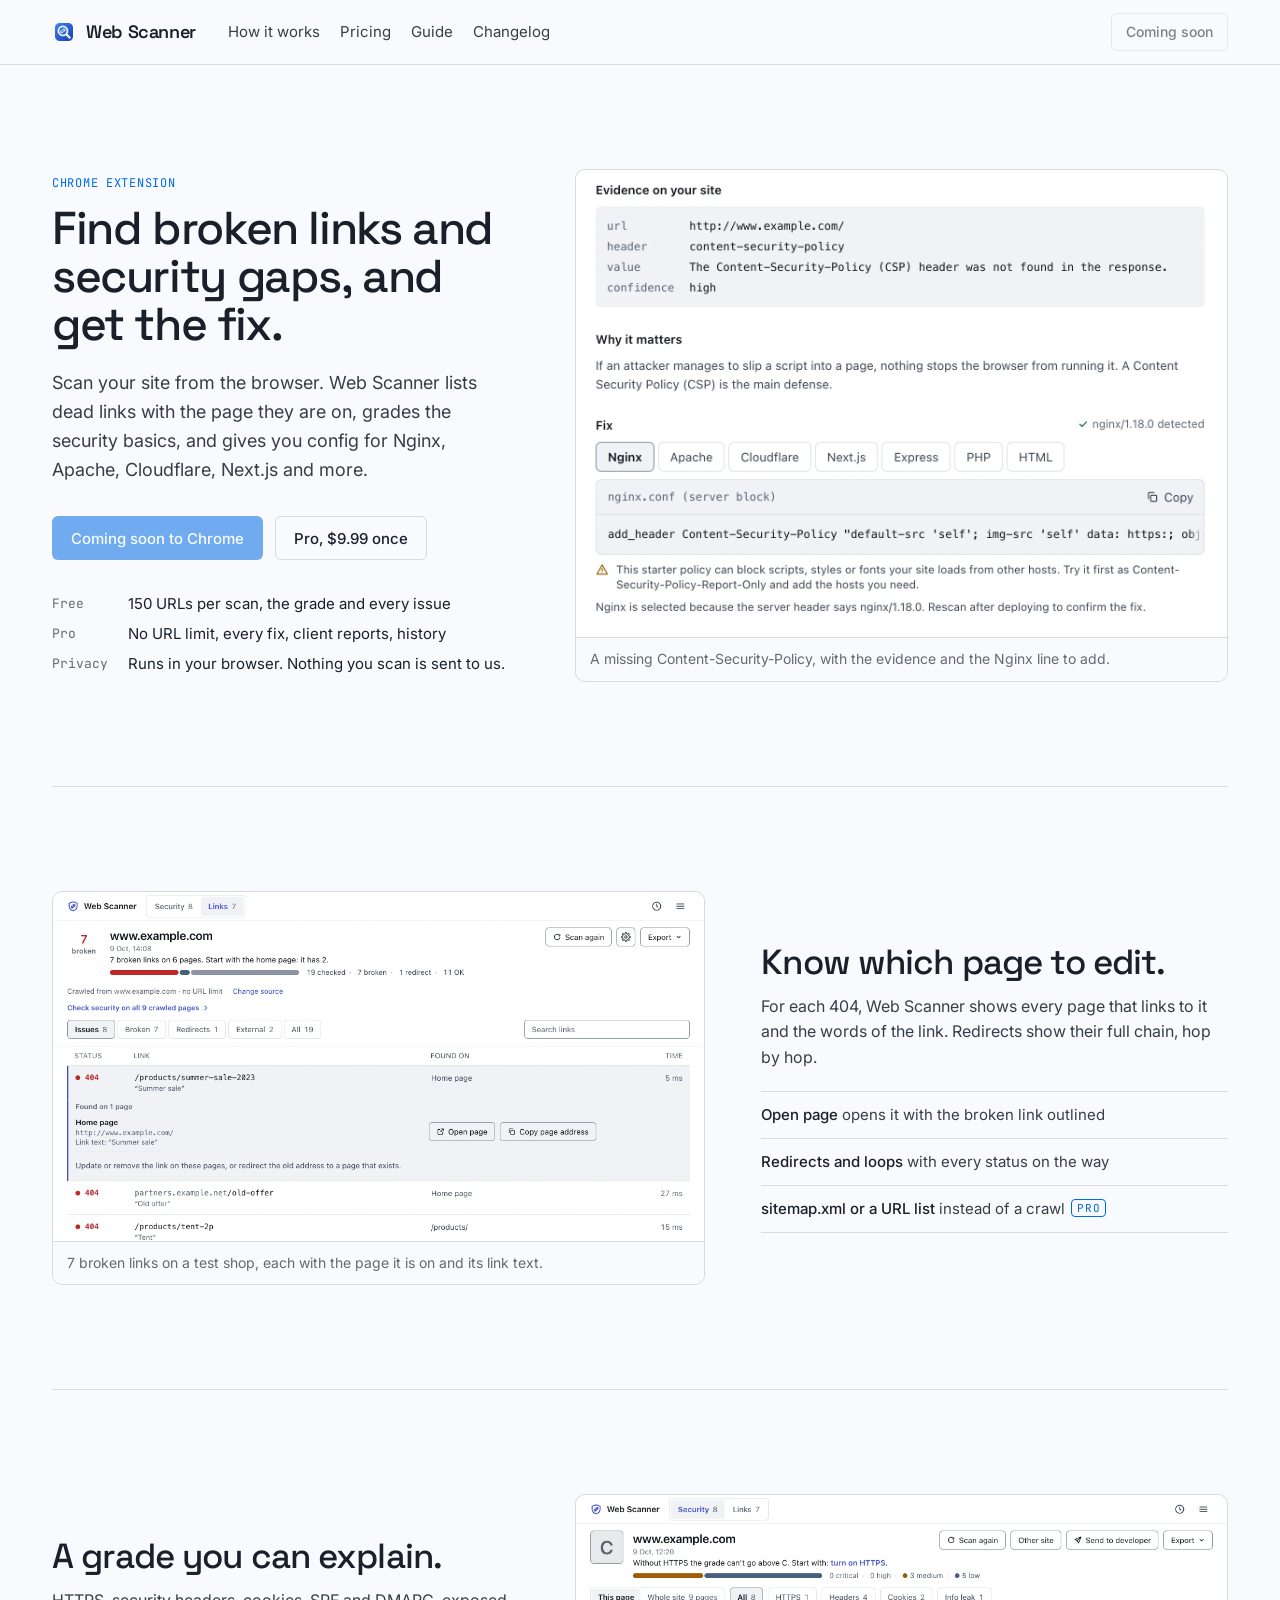
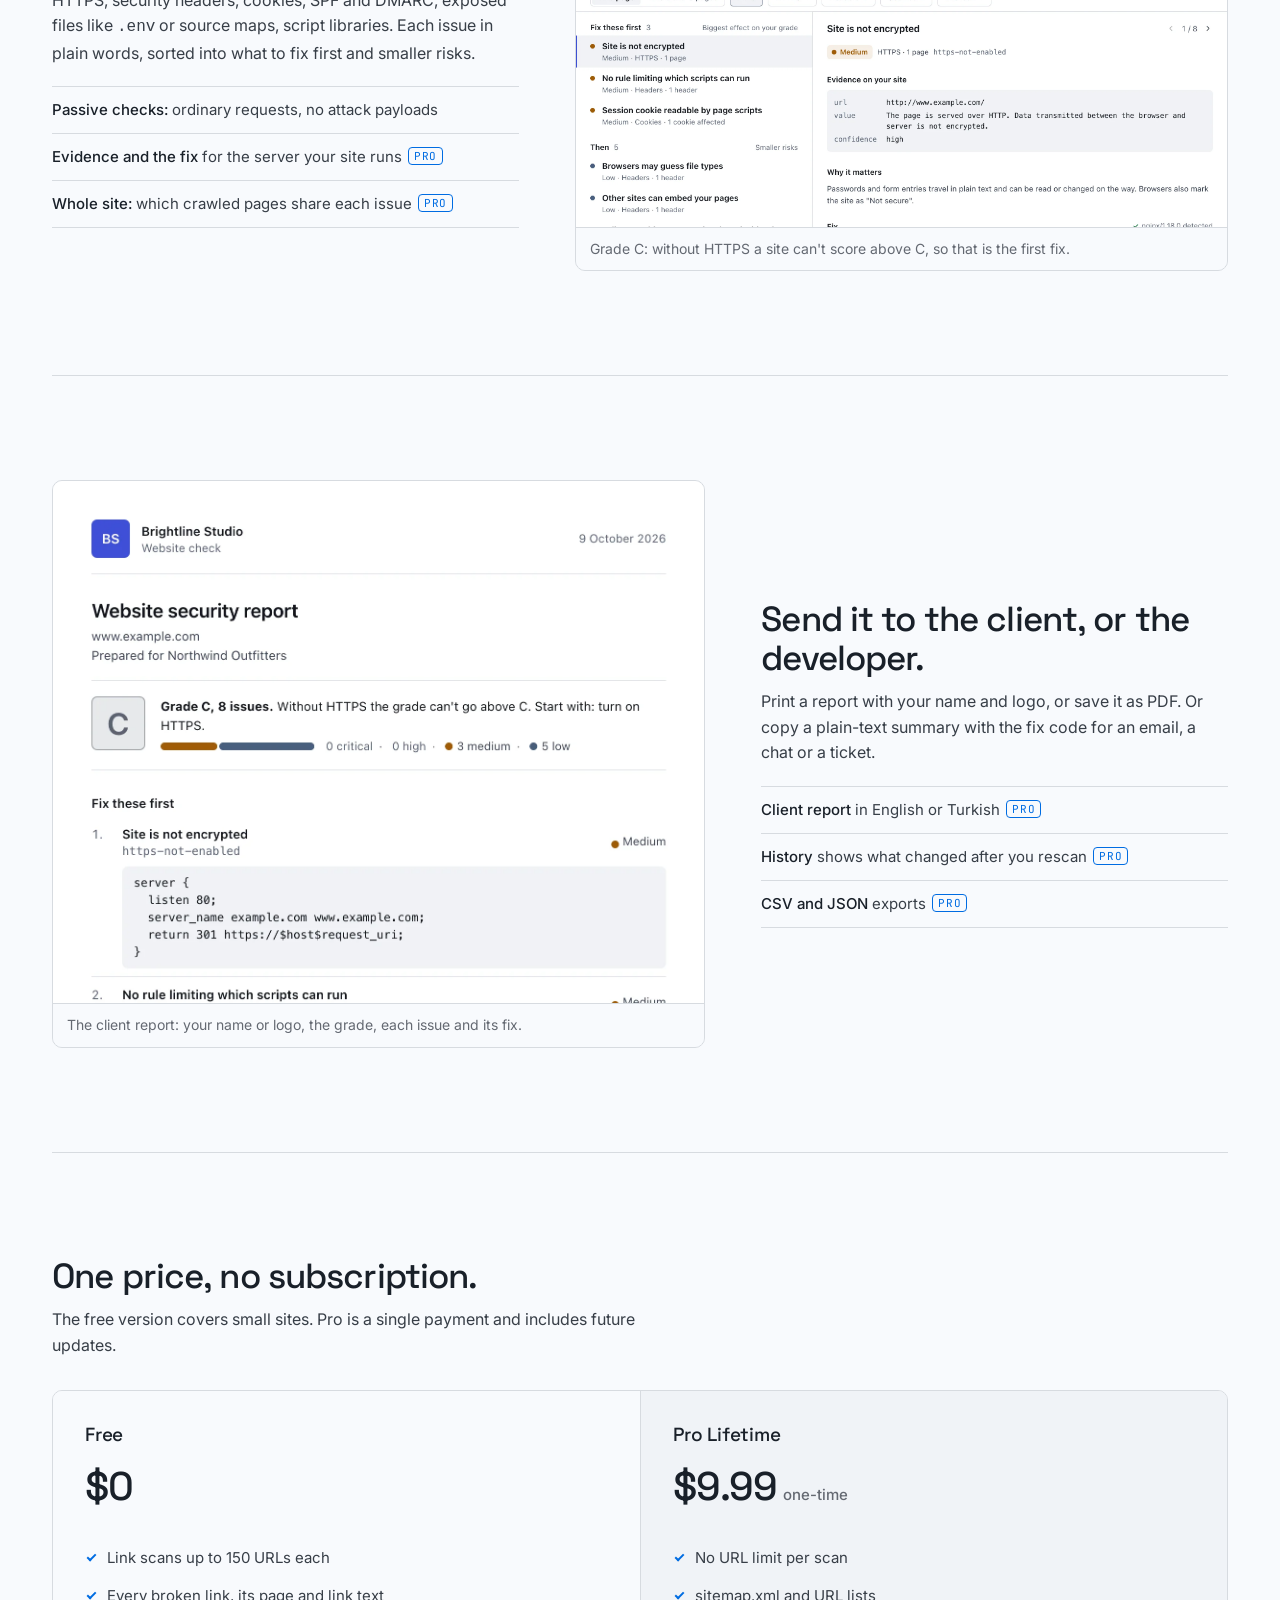
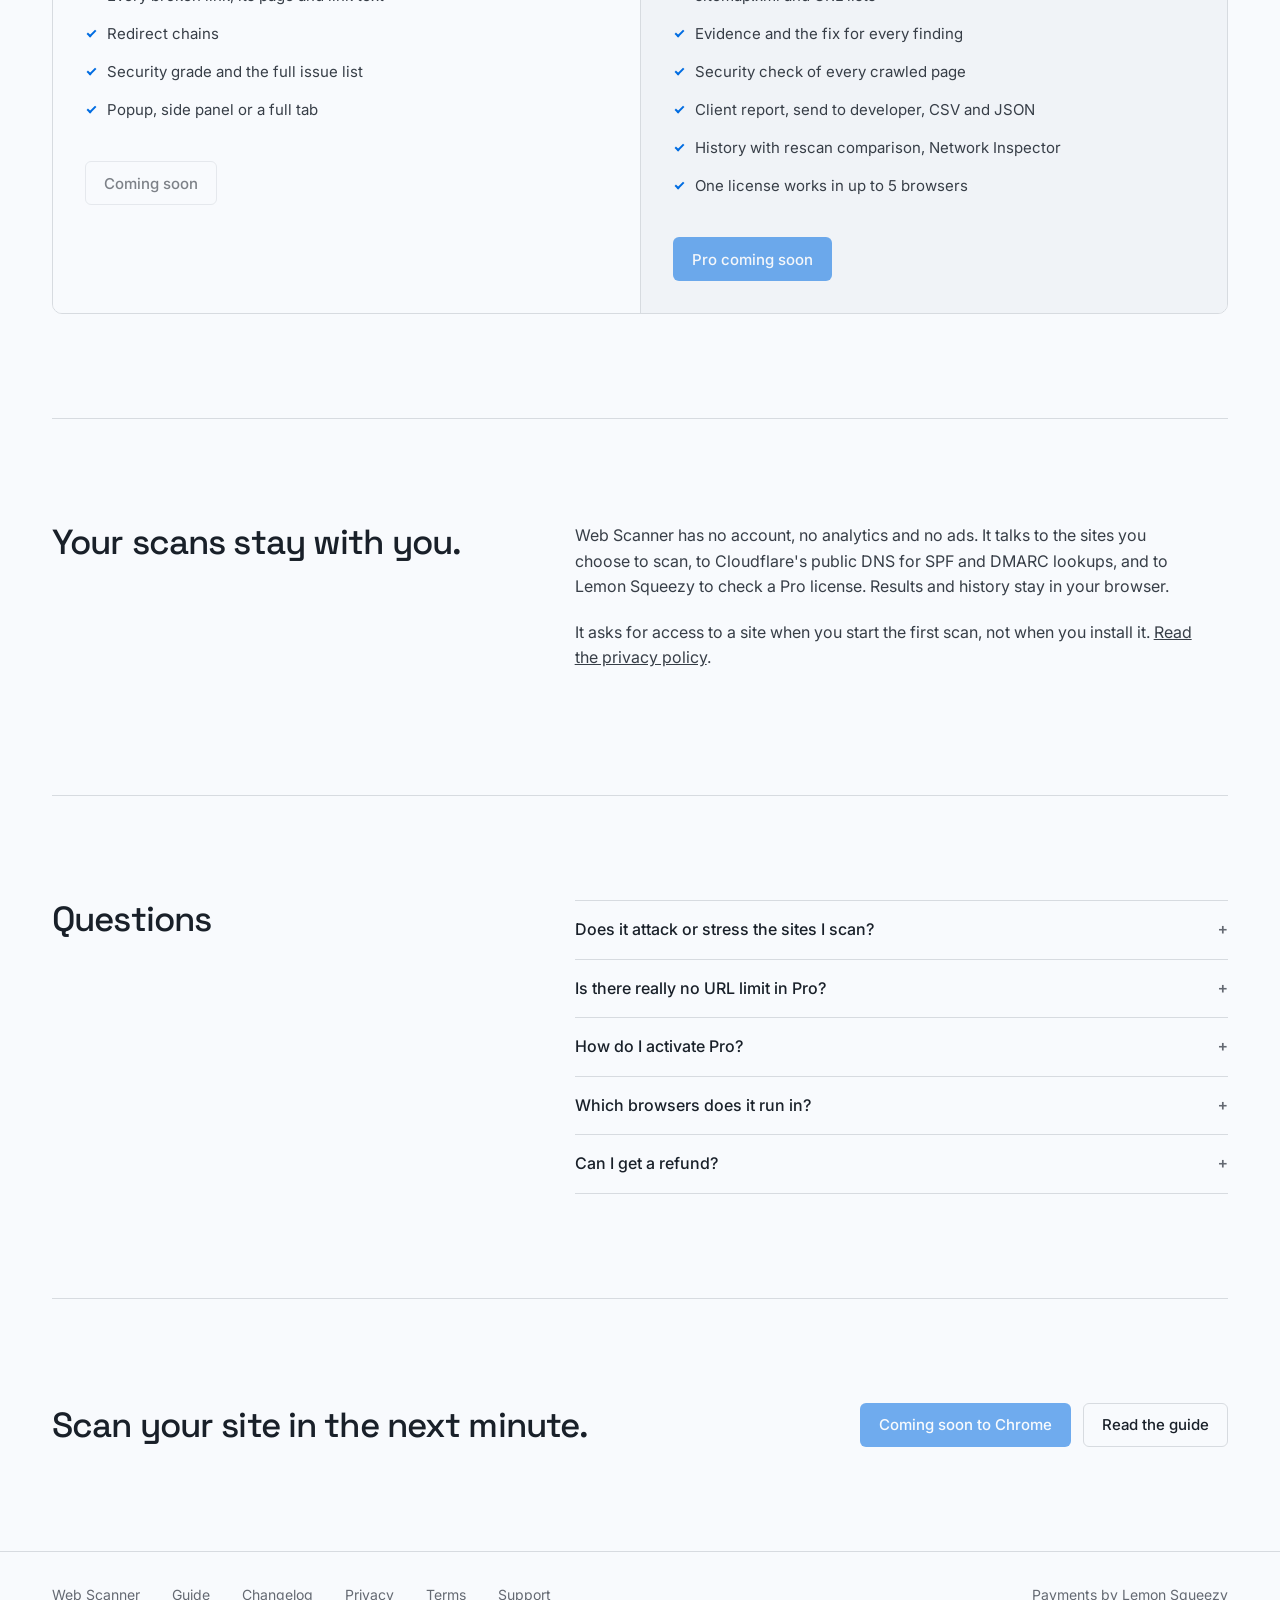
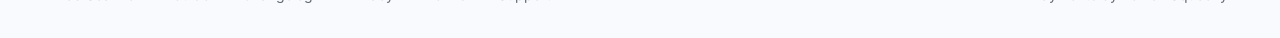
==== commit 26a3ab22: "Show coming-soon buttons until the extension is on the Chrome Web Store The Add to Chrome links poin" ====
--- a/index.html
+++ b/index.html
@@ -11,14 +11,14 @@
   <link rel="icon" href="icon.png">
   <link rel="preconnect" href="https://fonts.googleapis.com"><link rel="preconnect" href="https://fonts.gstatic.com" crossorigin>
   <link href="https://fonts.googleapis.com/css2?family=Space+Grotesk:wght@500;600&family=Inter:wght@400;500&family=JetBrains+Mono:wght@400;500&display=swap" rel="stylesheet">
-  <link rel="stylesheet" href="style.css">
+  <link rel="stylesheet" href="style.css?v=20261009c">
 </head>
 <body>
   <header class="bar"><div class="wrap">
     <a class="brand" href="./"><img src="icon.png" alt="" width="24" height="24">Web Scanner</a>
     <nav class="navlinks" aria-label="Main"><a href="#how">How it works</a><a href="#pricing">Pricing</a><a href="guide.html">Guide</a><a href="changelog.html">Changelog</a></nav>
     <span class="grow"></span>
-    <a class="btn line sm" href="https://chromewebstore.google.com/search/web%20scanner%20dead%20links">Add to Chrome</a>
+    <span class="btn line sm soon" aria-disabled="true">Coming soon</span>
   </div></header>
 
   <main class="wrap">
@@ -27,7 +27,7 @@
         <p class="label">Chrome extension</p>
         <h1>Find broken links and security gaps, and get the fix.</h1>
         <p class="lead">Scan your site from the browser. Web Scanner lists dead links with the page they are on, grades the security basics, and gives you config for Nginx, Apache, Cloudflare, Next.js and more.</p>
-        <div class="ctas"><a class="btn primary" href="https://chromewebstore.google.com/search/web%20scanner%20dead%20links">Add to Chrome, free</a><a class="btn line" href="#pricing">Pro, $9.99 once</a></div>
+        <div class="ctas"><span class="btn primary soon" aria-disabled="true">Coming soon to Chrome</span><a class="btn line" href="#pricing">Pro, $9.99 once</a></div>
         <dl class="facts">
           <dt>Free</dt><dd>150 URLs per scan, the grade and every issue</dd>
           <dt>Pro</dt><dd>No URL limit, every fix, client reports, history</dd>
@@ -90,7 +90,7 @@
             <li>Security grade and the full issue list</li>
             <li>Popup, side panel or a full tab</li>
           </ul>
-          <a class="btn line" href="https://chromewebstore.google.com/search/web%20scanner%20dead%20links">Add to Chrome</a>
+          <span class="btn line soon" aria-disabled="true">Coming soon</span>
         </div>
         <div class="plan">
           <h3>Pro Lifetime</h3>
@@ -104,7 +104,7 @@
             <li>History with rescan comparison, Network Inspector</li>
             <li>One license works in up to 5 browsers</li>
           </ul>
-          <a class="btn primary" href="https://onder.lemonsqueezy.com/checkout/buy/c3a944ae-1513-488a-b147-f457c72baefb">Buy Pro</a>
+          <span class="btn primary soon" aria-disabled="true">Pro coming soon</span>
         </div>
       </div>
     </section>
@@ -130,7 +130,7 @@
 
     <section class="closing">
       <h2>Scan your site in the next minute.</h2>
-      <div class="ctas" style="margin:0"><a class="btn primary" href="https://chromewebstore.google.com/search/web%20scanner%20dead%20links">Add to Chrome, free</a><a class="btn line" href="guide.html">Read the guide</a></div>
+      <div class="ctas" style="margin:0"><span class="btn primary soon" aria-disabled="true">Coming soon to Chrome</span><a class="btn line" href="guide.html">Read the guide</a></div>
     </section>
   </main>
 
--- a/style.css
+++ b/style.css
@@ -47,6 +47,7 @@
 .btn.line:hover { border-color: var(--color-muted); }
 .btn:active { transform: translateY(1px); }
 .btn.sm { height: 38px; padding: 0 14px; font-size: 14px; }
+.btn.soon { pointer-events: none; opacity: .55; }
 
 /* split rows */
 .split { display: grid; grid-template-columns: minmax(0, 5fr) minmax(0, 7fr); gap: var(--space-xl); align-items: center; padding: var(--space-2xl) 0; border-bottom: 1px solid var(--color-rule); }
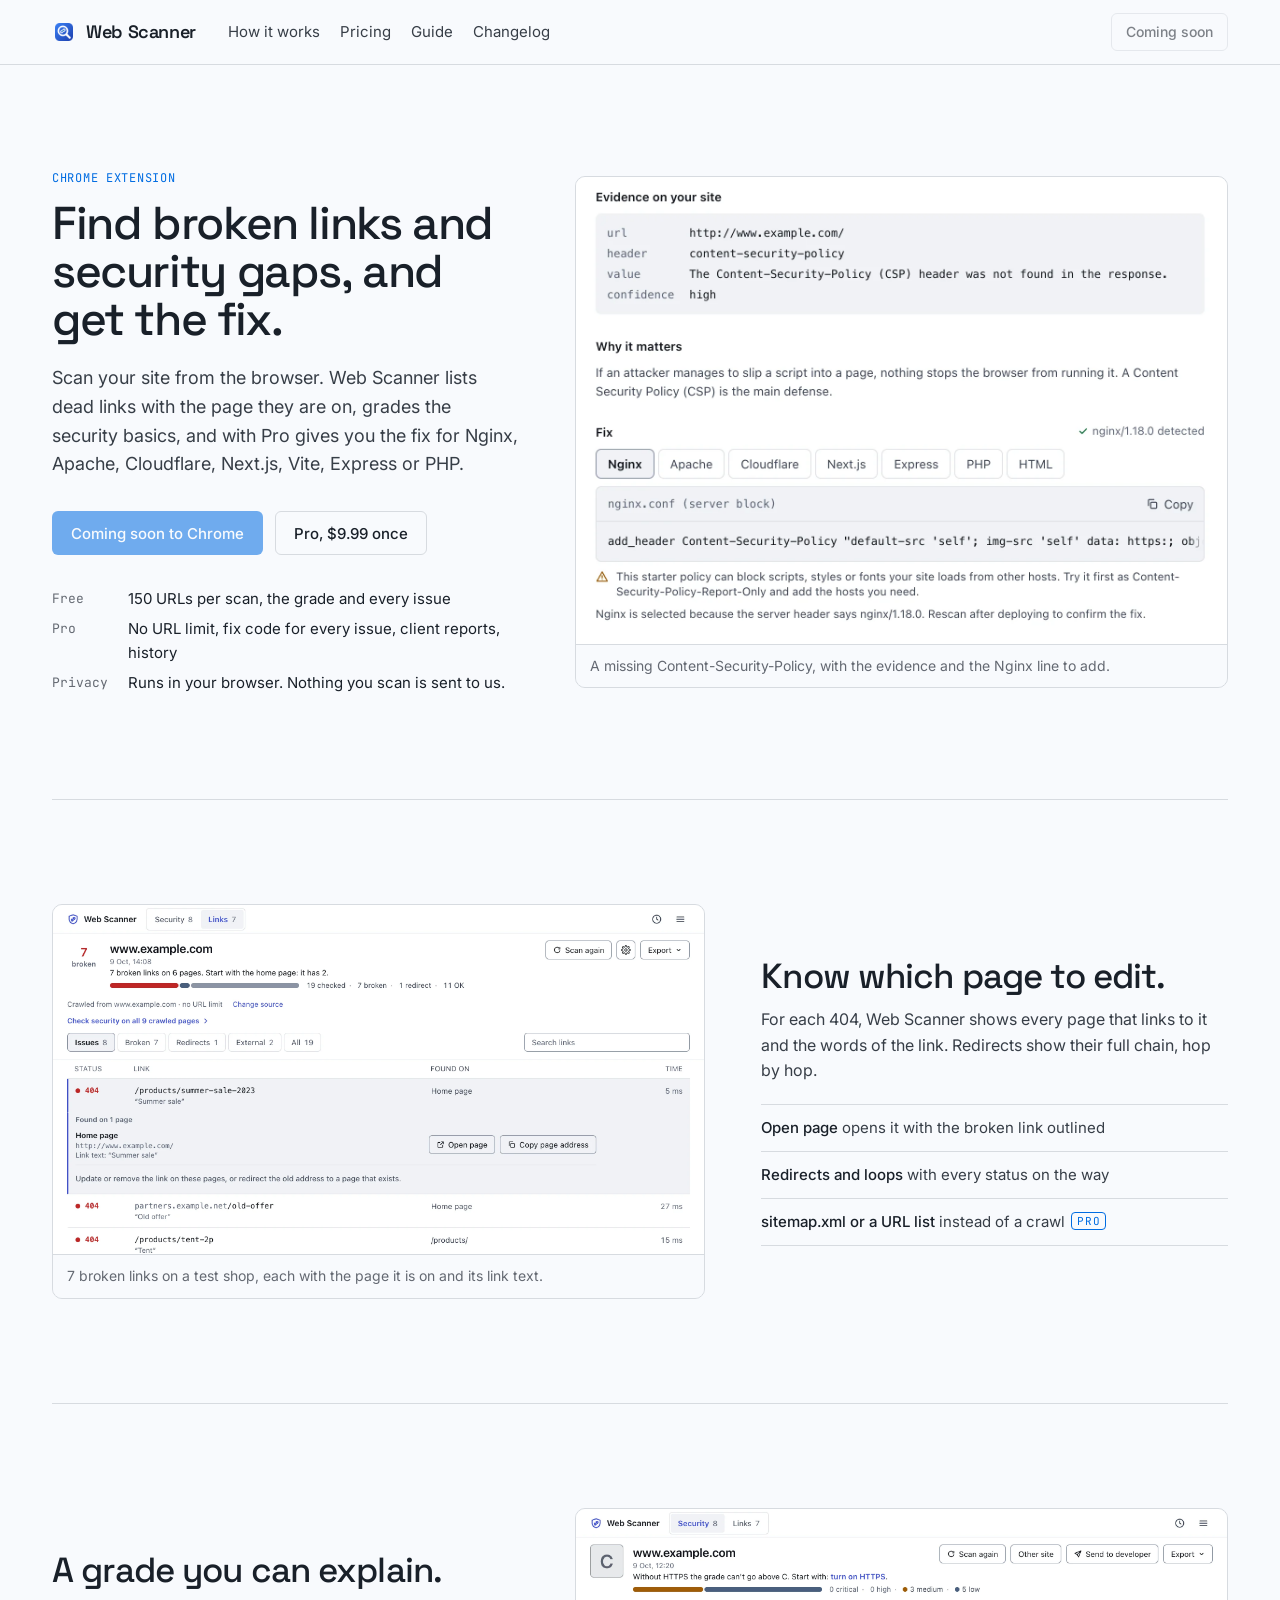
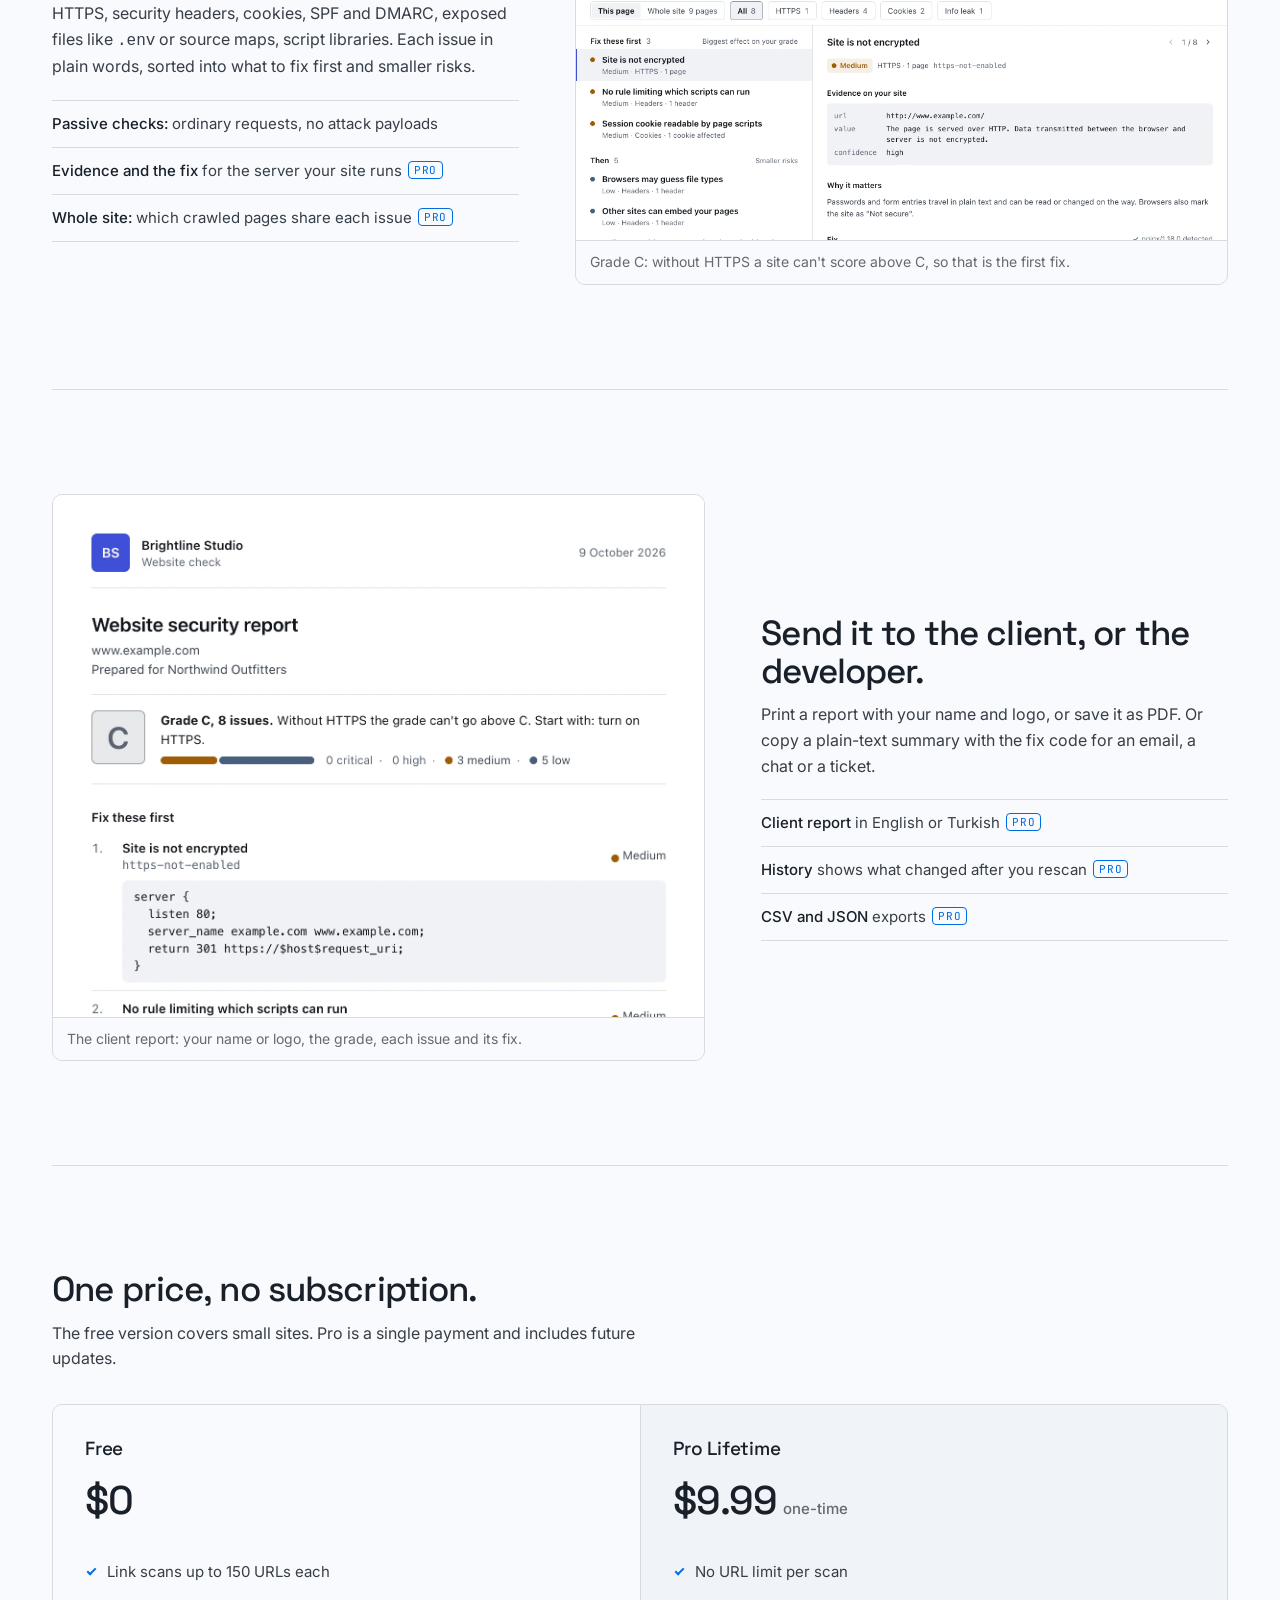
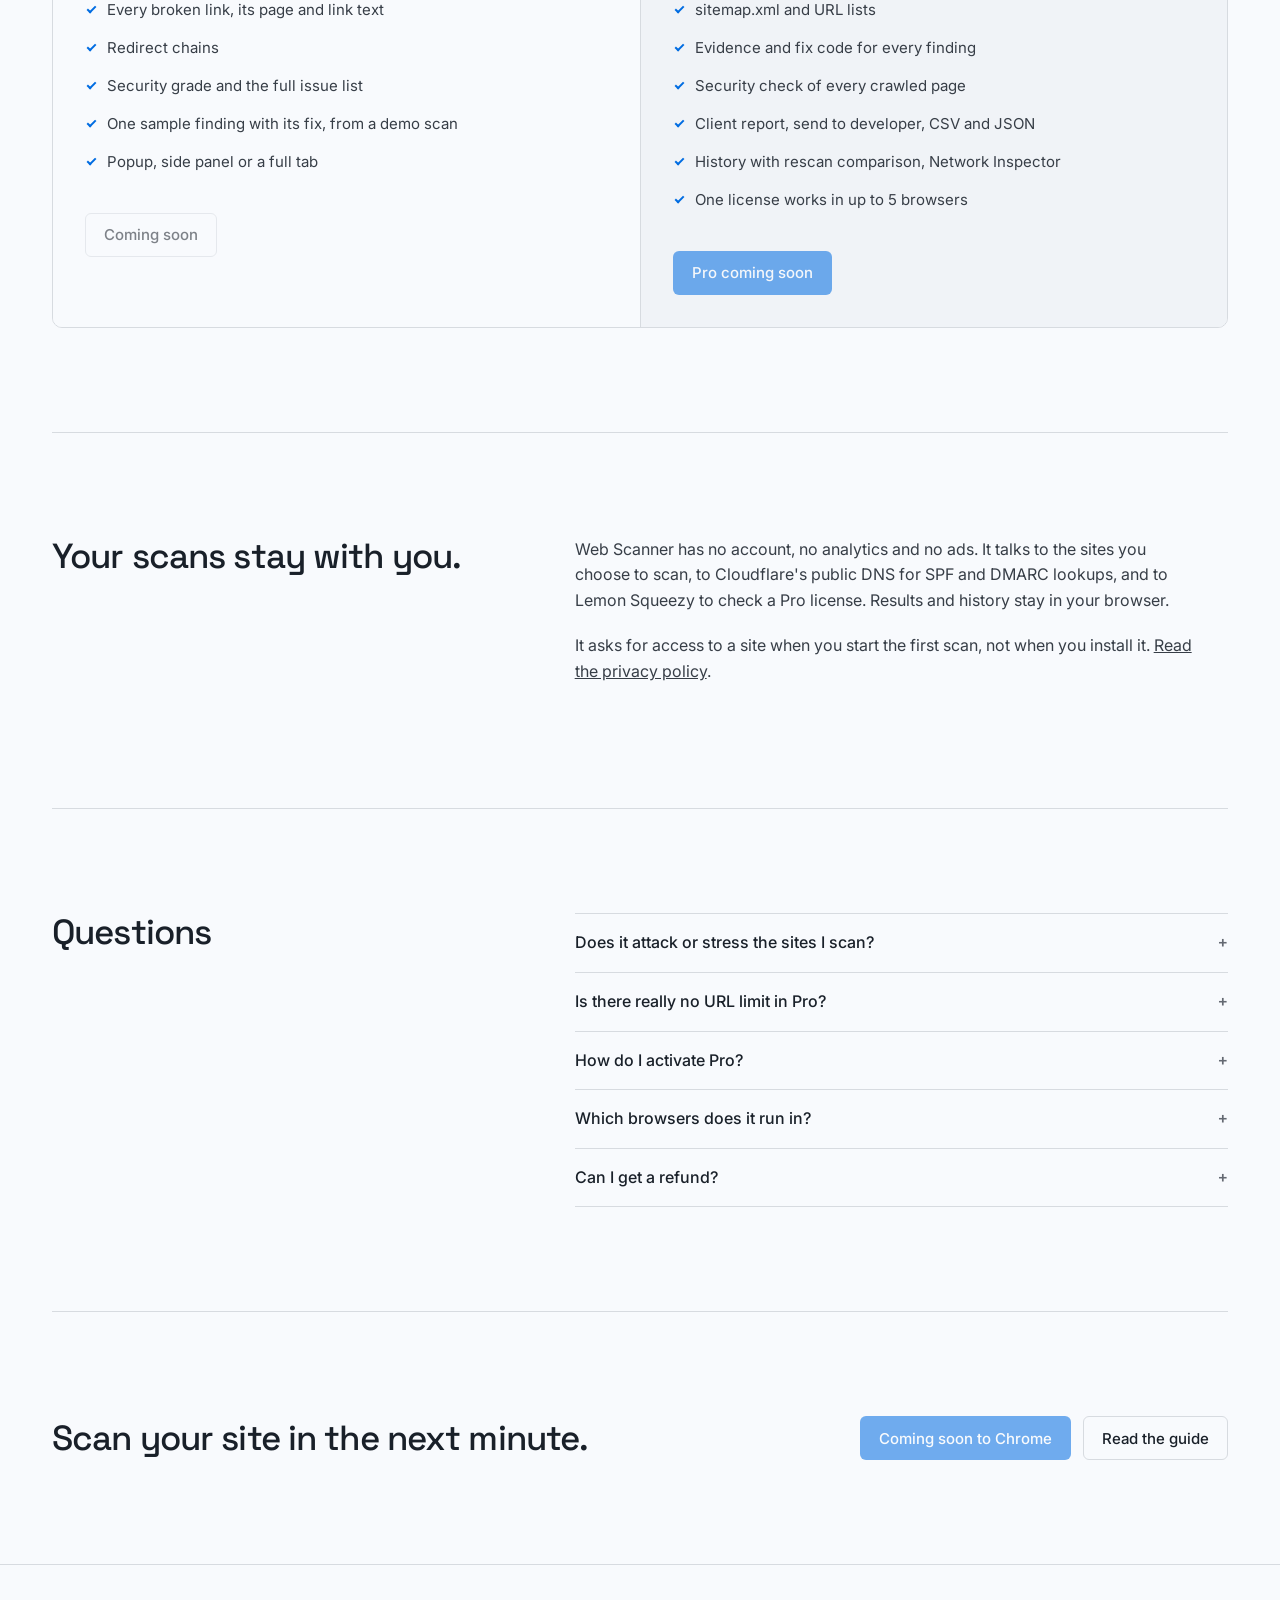
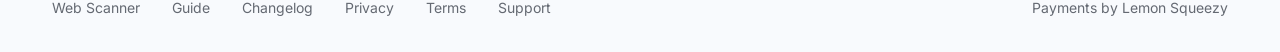
==== commit 375b9c94: "Match the 1.3 extension: fix code is Pro, 7 platforms - Hero: the fix comes with Pro, for Nginx, Apa" ====
--- a/index.html
+++ b/index.html
@@ -26,11 +26,11 @@
       <div class="text">
         <p class="label">Chrome extension</p>
         <h1>Find broken links and security gaps, and get the fix.</h1>
-        <p class="lead">Scan your site from the browser. Web Scanner lists dead links with the page they are on, grades the security basics, and gives you config for Nginx, Apache, Cloudflare, Next.js and more.</p>
+        <p class="lead">Scan your site from the browser. Web Scanner lists dead links with the page they are on, grades the security basics, and with Pro gives you the fix for Nginx, Apache, Cloudflare, Next.js, Vite, Express or PHP.</p>
         <div class="ctas"><span class="btn primary soon" aria-disabled="true">Coming soon to Chrome</span><a class="btn line" href="#pricing">Pro, $9.99 once</a></div>
         <dl class="facts">
           <dt>Free</dt><dd>150 URLs per scan, the grade and every issue</dd>
-          <dt>Pro</dt><dd>No URL limit, every fix, client reports, history</dd>
+          <dt>Pro</dt><dd>No URL limit, fix code for every issue, client reports, history</dd>
           <dt>Privacy</dt><dd>Runs in your browser. Nothing you scan is sent to us.</dd>
         </dl>
       </div>
@@ -88,6 +88,7 @@
             <li>Every broken link, its page and link text</li>
             <li>Redirect chains</li>
             <li>Security grade and the full issue list</li>
+            <li>One sample finding with its fix, from a demo scan</li>
             <li>Popup, side panel or a full tab</li>
           </ul>
           <span class="btn line soon" aria-disabled="true">Coming soon</span>
@@ -98,7 +99,7 @@
           <ul>
             <li>No URL limit per scan</li>
             <li>sitemap.xml and URL lists</li>
-            <li>Evidence and the fix for every finding</li>
+            <li>Evidence and fix code for every finding</li>
             <li>Security check of every crawled page</li>
             <li>Client report, send to developer, CSV and JSON</li>
             <li>History with rescan comparison, Network Inspector</li>
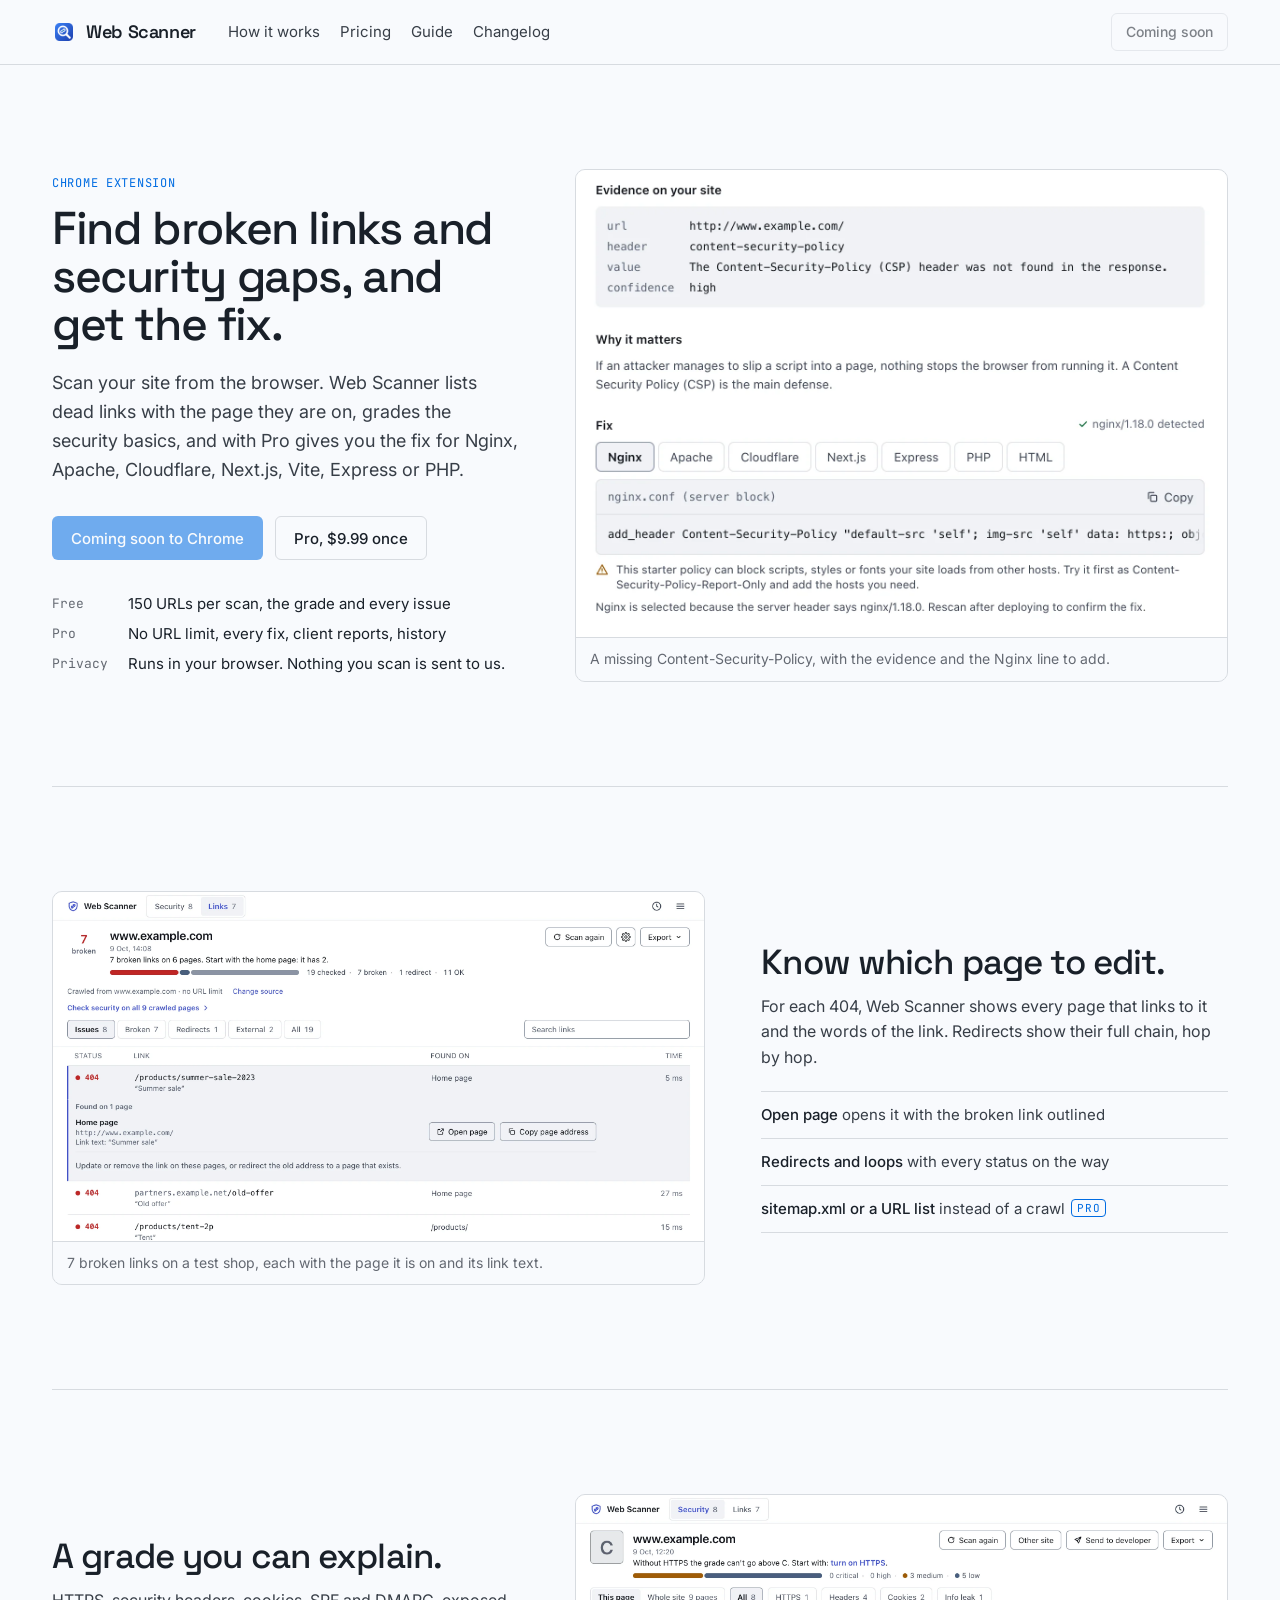
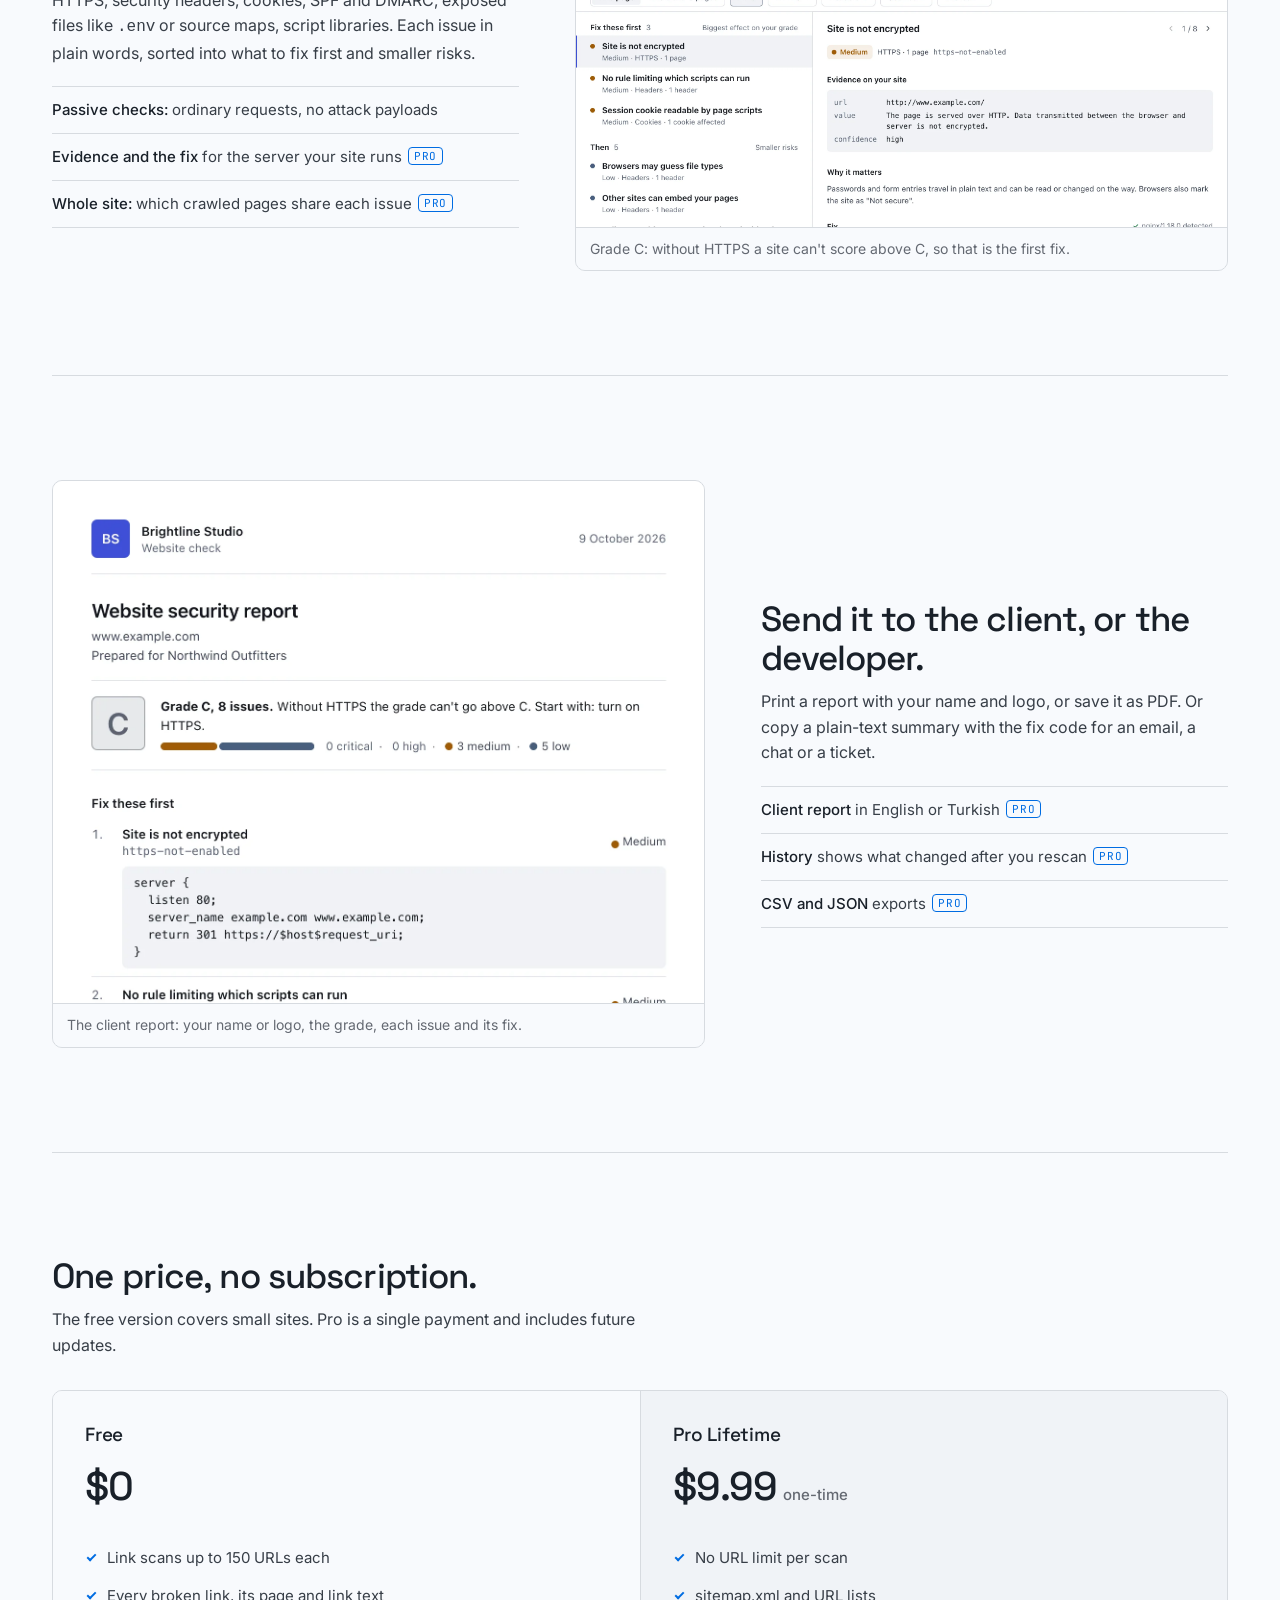
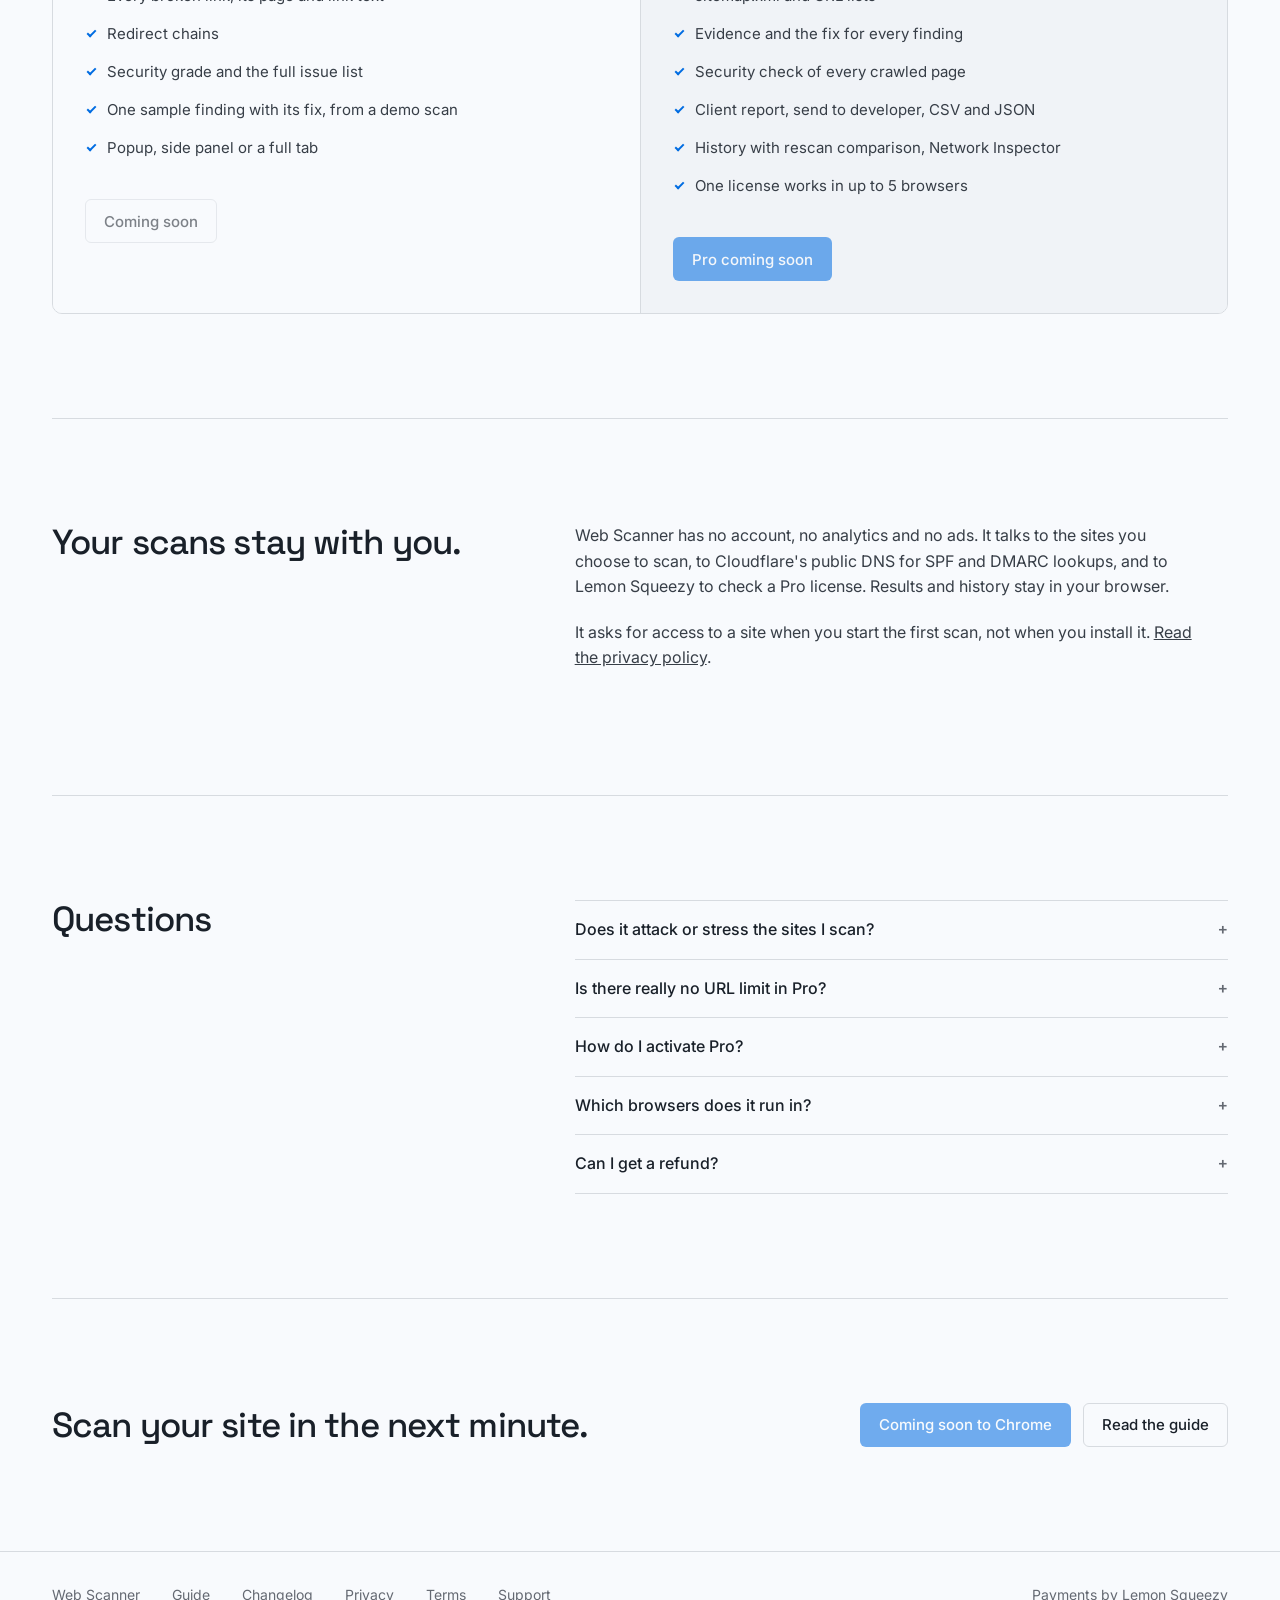
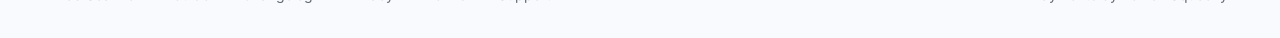
==== commit efac0e6b: "Pro gives a fix for every finding, not always code Some findings have no ready-made code in the exte" ====
--- a/index.html
+++ b/index.html
@@ -30,7 +30,7 @@
         <div class="ctas"><span class="btn primary soon" aria-disabled="true">Coming soon to Chrome</span><a class="btn line" href="#pricing">Pro, $9.99 once</a></div>
         <dl class="facts">
           <dt>Free</dt><dd>150 URLs per scan, the grade and every issue</dd>
-          <dt>Pro</dt><dd>No URL limit, fix code for every issue, client reports, history</dd>
+          <dt>Pro</dt><dd>No URL limit, every fix, client reports, history</dd>
           <dt>Privacy</dt><dd>Runs in your browser. Nothing you scan is sent to us.</dd>
         </dl>
       </div>
@@ -99,7 +99,7 @@
           <ul>
             <li>No URL limit per scan</li>
             <li>sitemap.xml and URL lists</li>
-            <li>Evidence and fix code for every finding</li>
+            <li>Evidence and the fix for every finding</li>
             <li>Security check of every crawled page</li>
             <li>Client report, send to developer, CSV and JSON</li>
             <li>History with rescan comparison, Network Inspector</li>
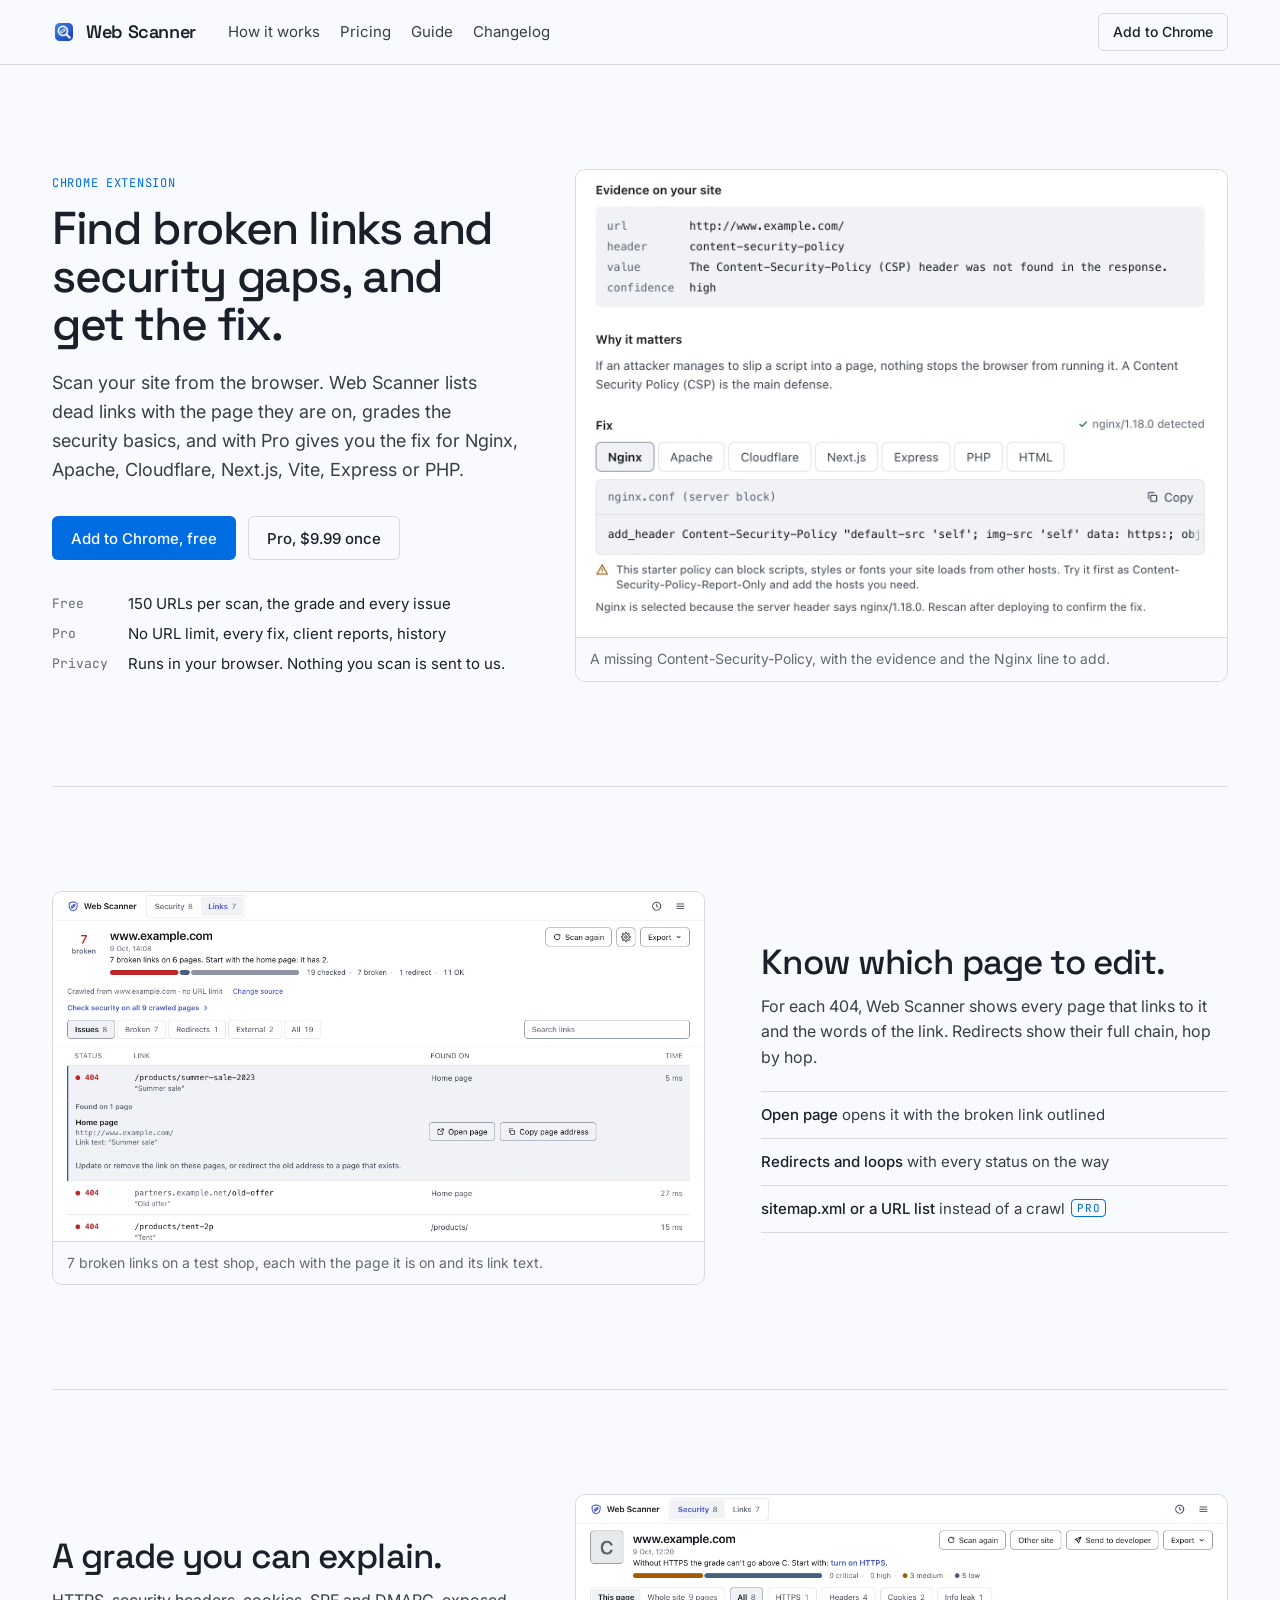
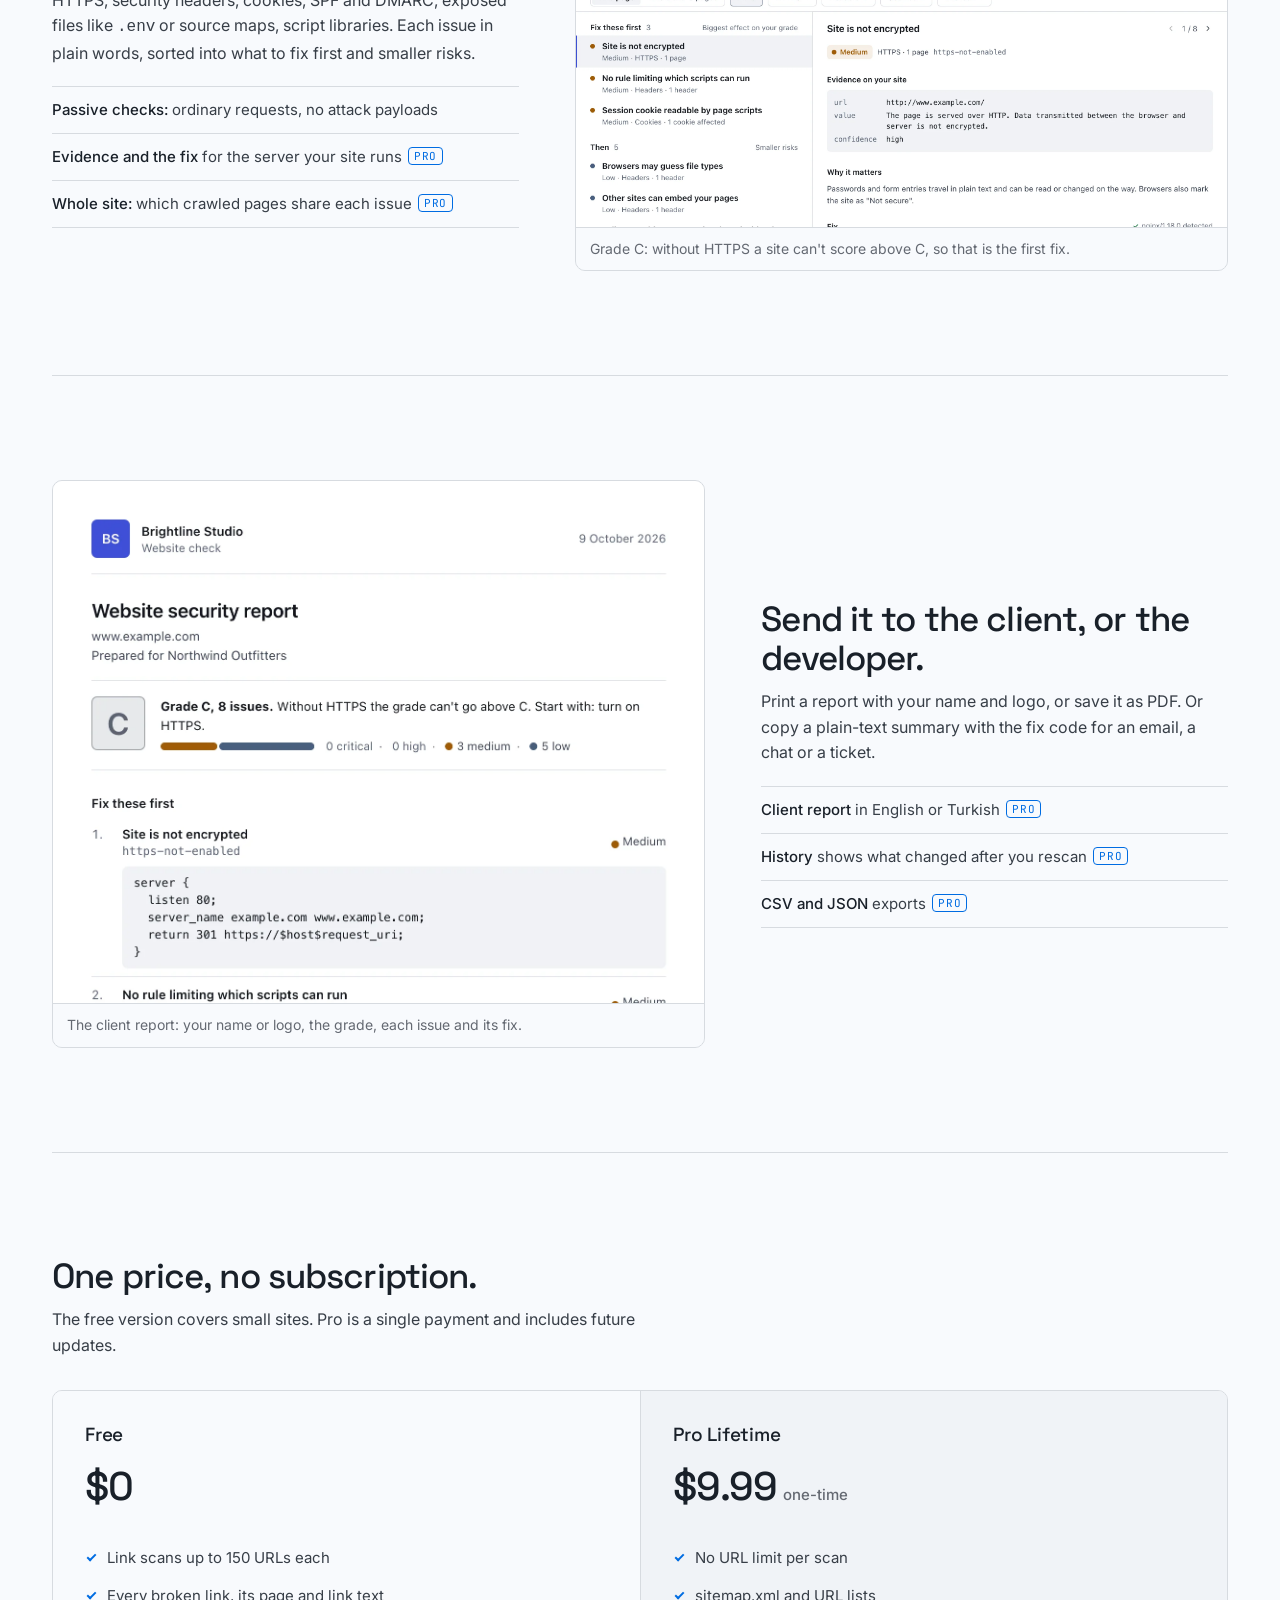
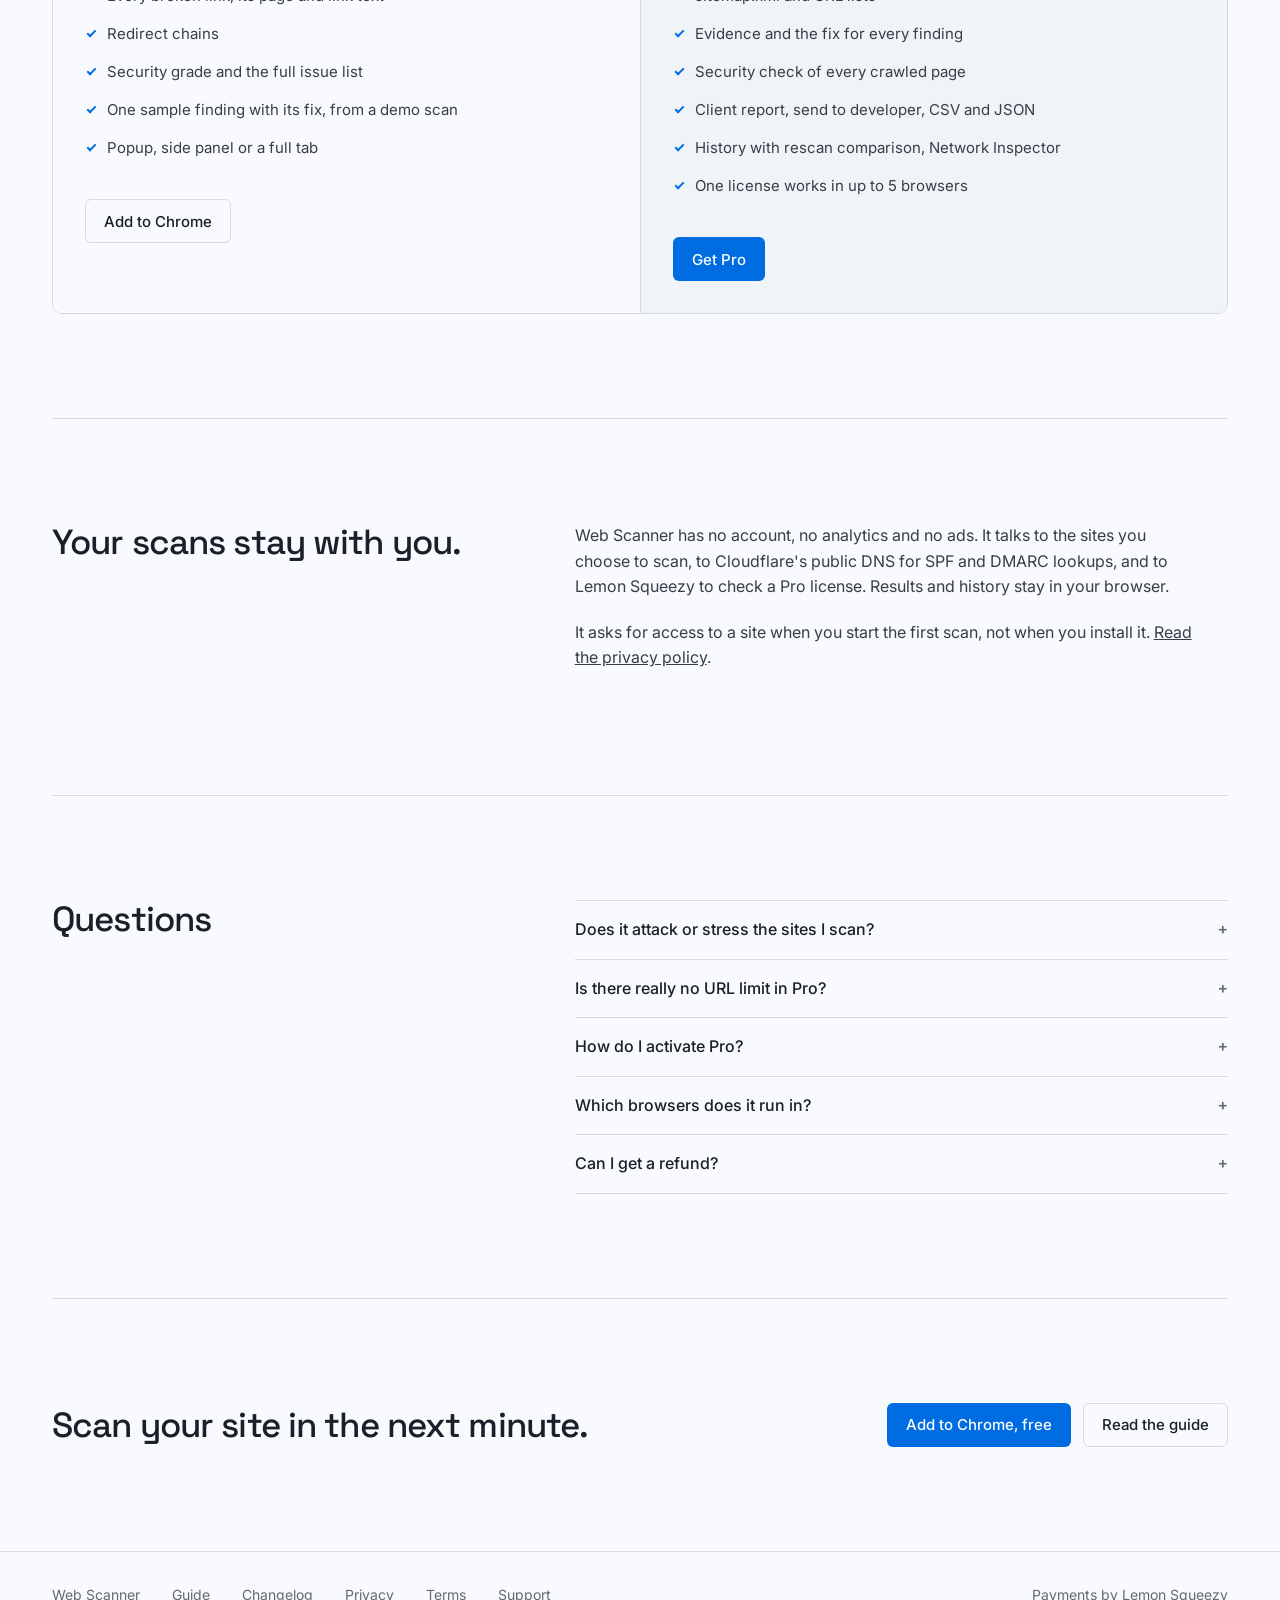
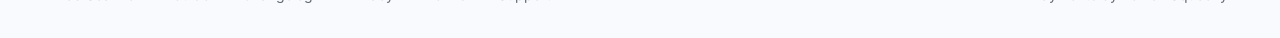
==== commit 2f36c1eb: "Link the buttons to the Chrome Web Store item and the Pro checkout" ====
--- a/index.html
+++ b/index.html
@@ -18,7 +18,7 @@
     <a class="brand" href="./"><img src="icon.png" alt="" width="24" height="24">Web Scanner</a>
     <nav class="navlinks" aria-label="Main"><a href="#how">How it works</a><a href="#pricing">Pricing</a><a href="guide.html">Guide</a><a href="changelog.html">Changelog</a></nav>
     <span class="grow"></span>
-    <span class="btn line sm soon" aria-disabled="true">Coming soon</span>
+    <a class="btn line sm" href="https://chromewebstore.google.com/detail/pnnfoicflgjgmomkaeopjidbbejejipm">Add to Chrome</a>
   </div></header>
 
   <main class="wrap">
@@ -27,7 +27,7 @@
         <p class="label">Chrome extension</p>
         <h1>Find broken links and security gaps, and get the fix.</h1>
         <p class="lead">Scan your site from the browser. Web Scanner lists dead links with the page they are on, grades the security basics, and with Pro gives you the fix for Nginx, Apache, Cloudflare, Next.js, Vite, Express or PHP.</p>
-        <div class="ctas"><span class="btn primary soon" aria-disabled="true">Coming soon to Chrome</span><a class="btn line" href="#pricing">Pro, $9.99 once</a></div>
+        <div class="ctas"><a class="btn primary" href="https://chromewebstore.google.com/detail/pnnfoicflgjgmomkaeopjidbbejejipm">Add to Chrome, free</a><a class="btn line" href="#pricing">Pro, $9.99 once</a></div>
         <dl class="facts">
           <dt>Free</dt><dd>150 URLs per scan, the grade and every issue</dd>
           <dt>Pro</dt><dd>No URL limit, every fix, client reports, history</dd>
@@ -91,7 +91,7 @@
             <li>One sample finding with its fix, from a demo scan</li>
             <li>Popup, side panel or a full tab</li>
           </ul>
-          <span class="btn line soon" aria-disabled="true">Coming soon</span>
+          <a class="btn line" href="https://chromewebstore.google.com/detail/pnnfoicflgjgmomkaeopjidbbejejipm">Add to Chrome</a>
         </div>
         <div class="plan">
           <h3>Pro Lifetime</h3>
@@ -105,7 +105,7 @@
             <li>History with rescan comparison, Network Inspector</li>
             <li>One license works in up to 5 browsers</li>
           </ul>
-          <span class="btn primary soon" aria-disabled="true">Pro coming soon</span>
+          <a class="btn primary" href="https://onder.lemonsqueezy.com/checkout/buy/0cec39f1-521d-4ea3-b7fd-4d0ddf75a622">Get Pro</a>
         </div>
       </div>
     </section>
@@ -131,7 +131,7 @@
 
     <section class="closing">
       <h2>Scan your site in the next minute.</h2>
-      <div class="ctas" style="margin:0"><span class="btn primary soon" aria-disabled="true">Coming soon to Chrome</span><a class="btn line" href="guide.html">Read the guide</a></div>
+      <div class="ctas" style="margin:0"><a class="btn primary" href="https://chromewebstore.google.com/detail/pnnfoicflgjgmomkaeopjidbbejejipm">Add to Chrome, free</a><a class="btn line" href="guide.html">Read the guide</a></div>
     </section>
   </main>
 
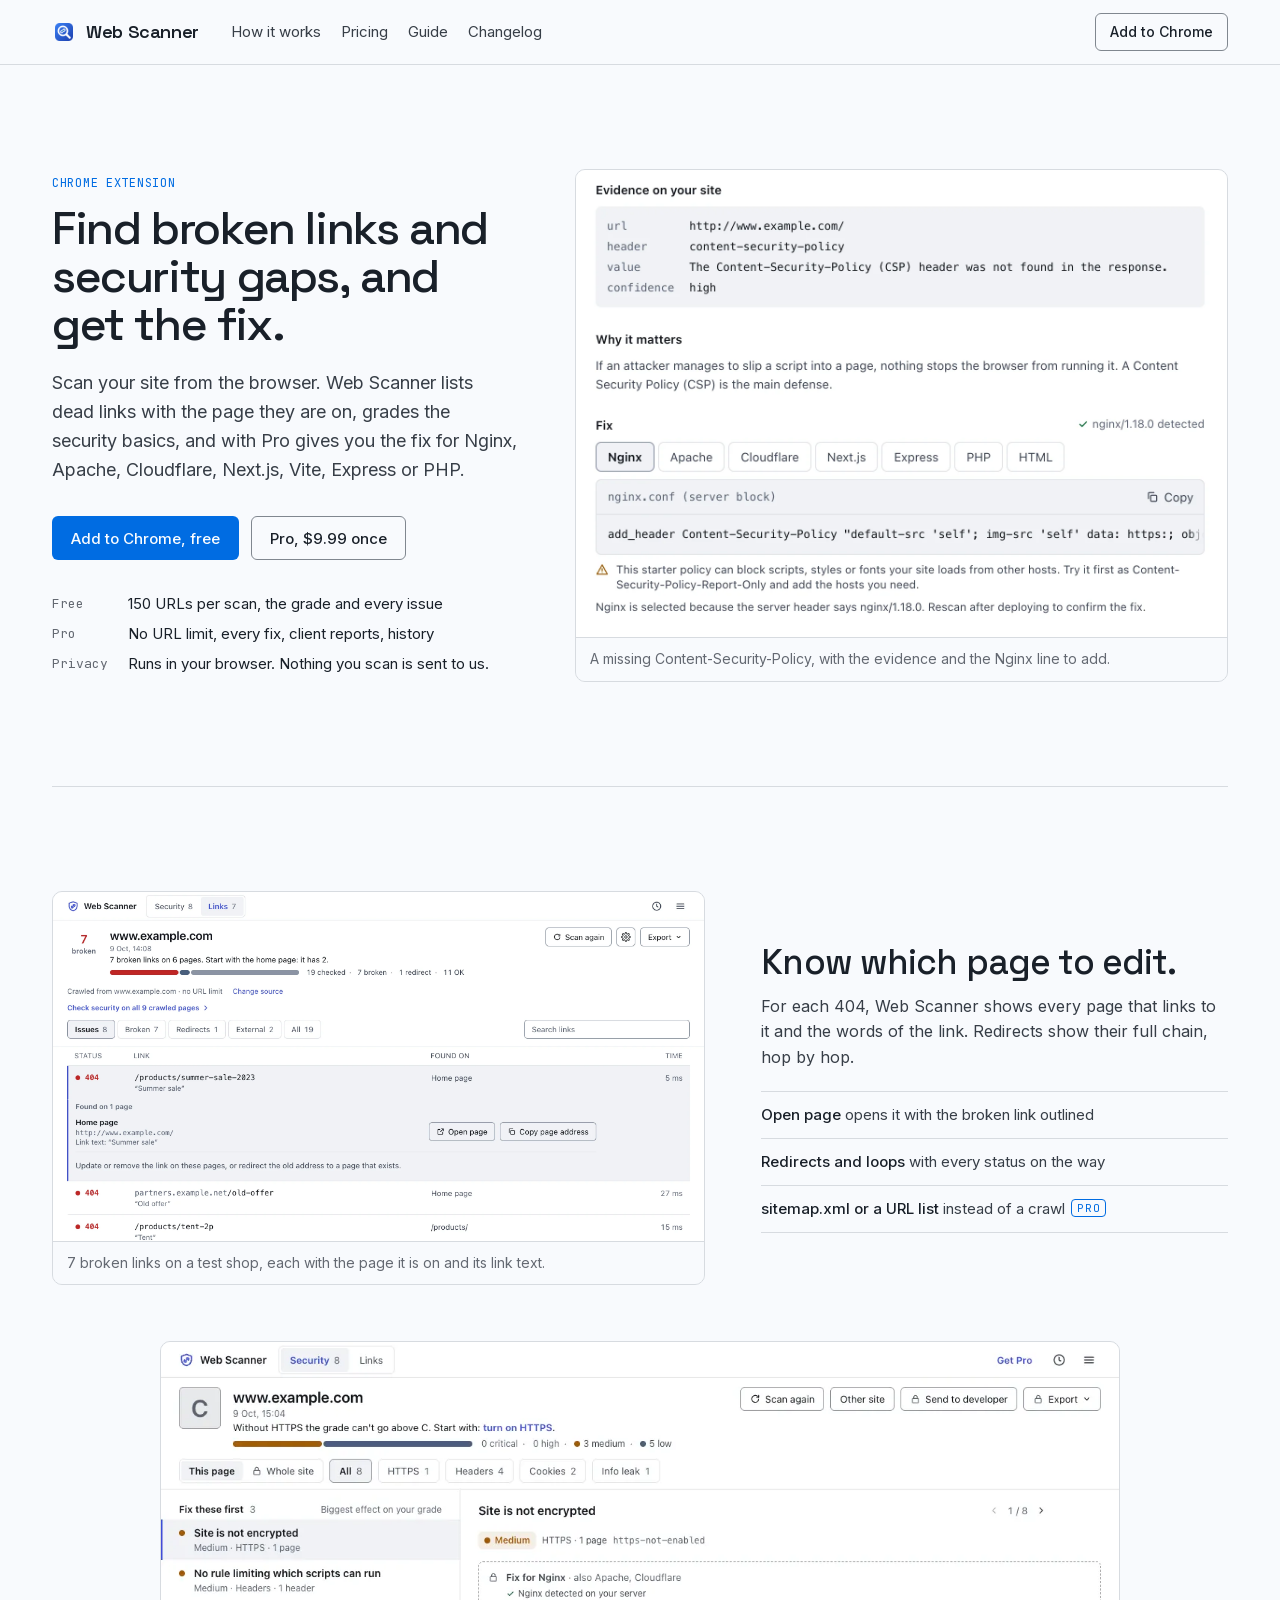
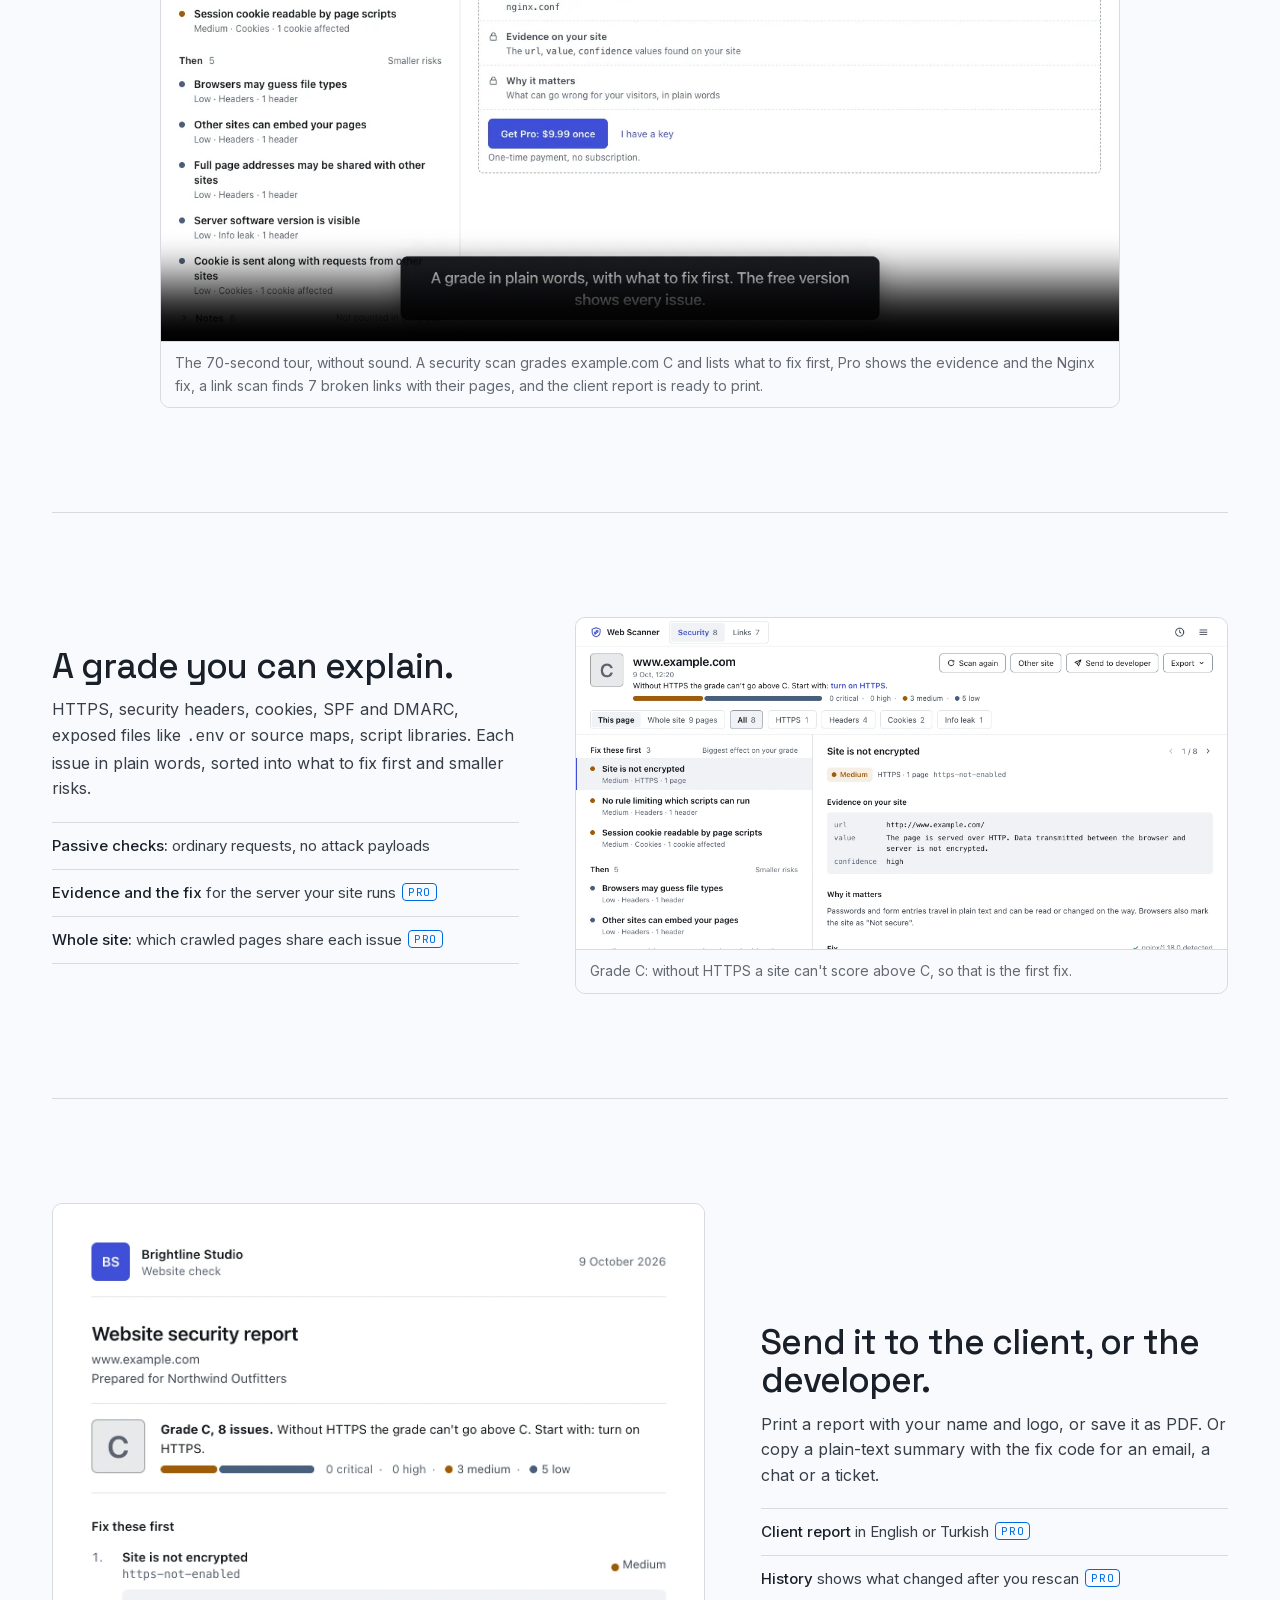
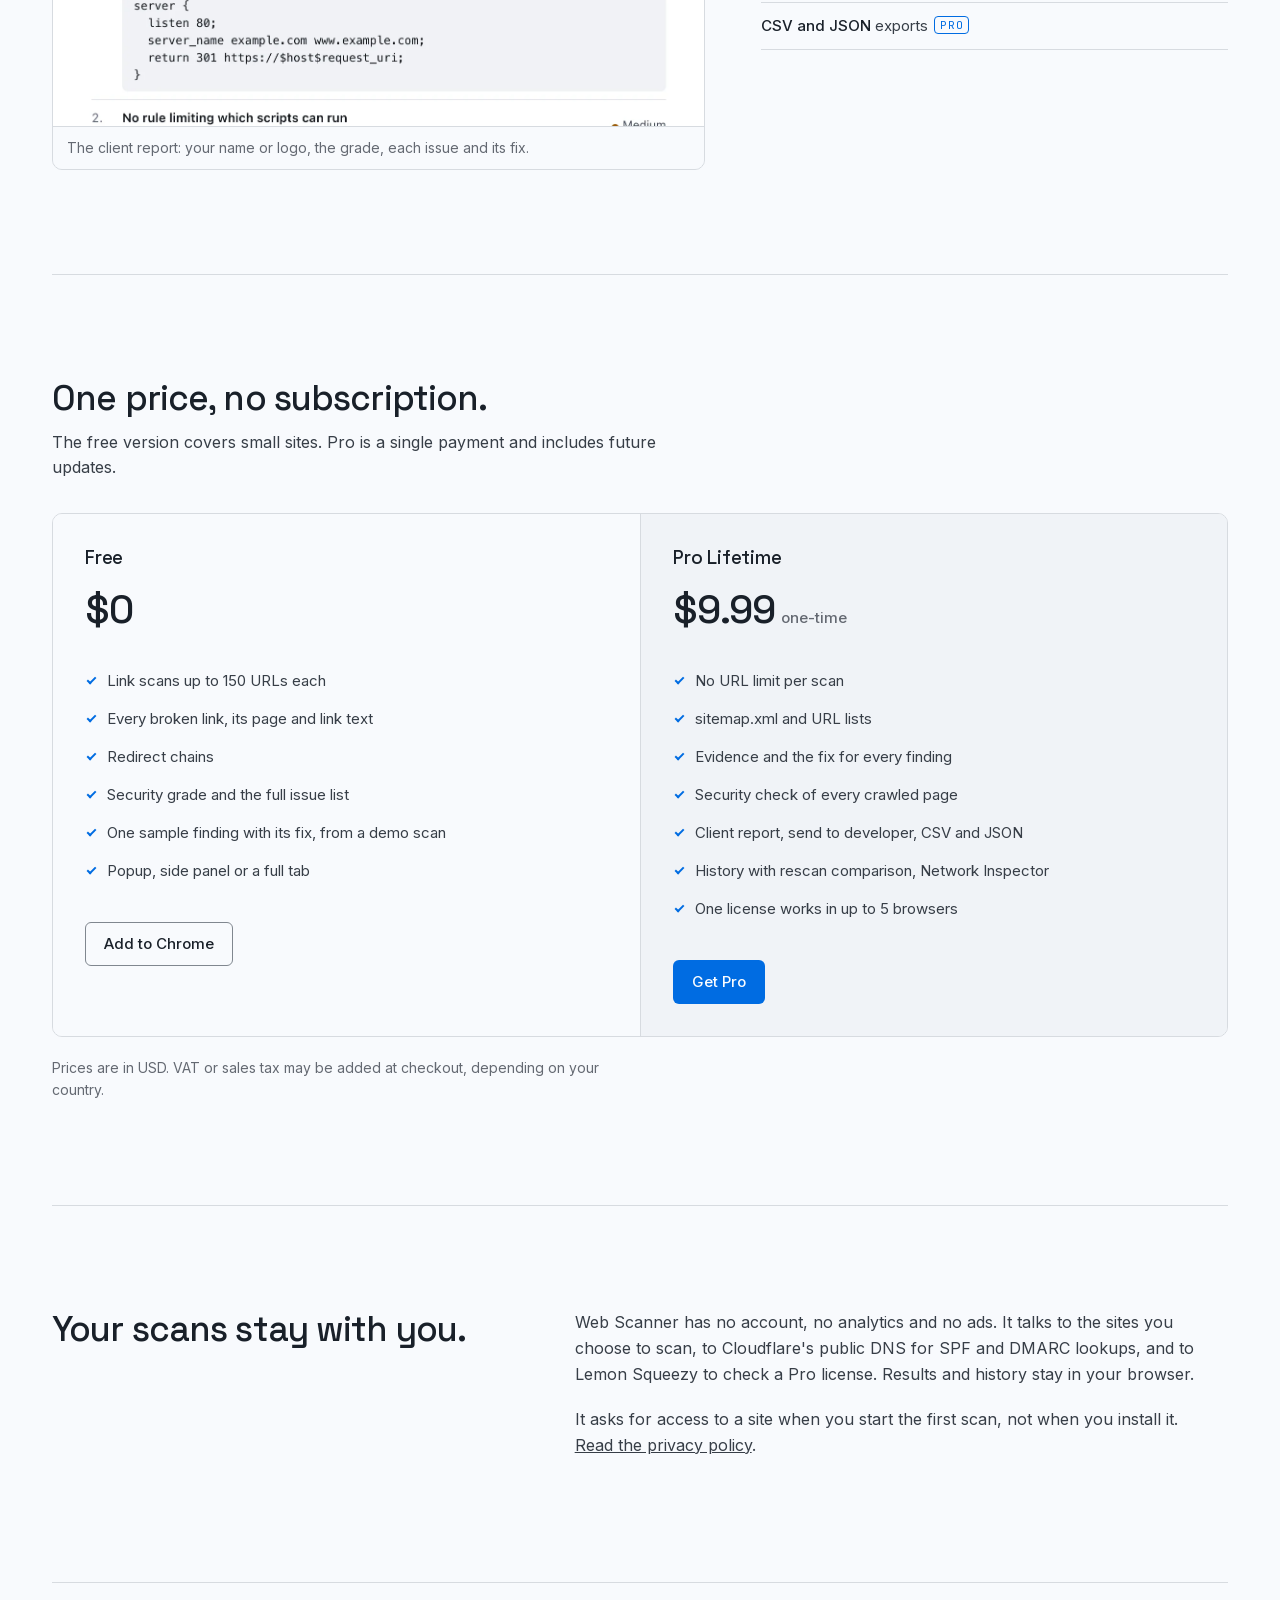
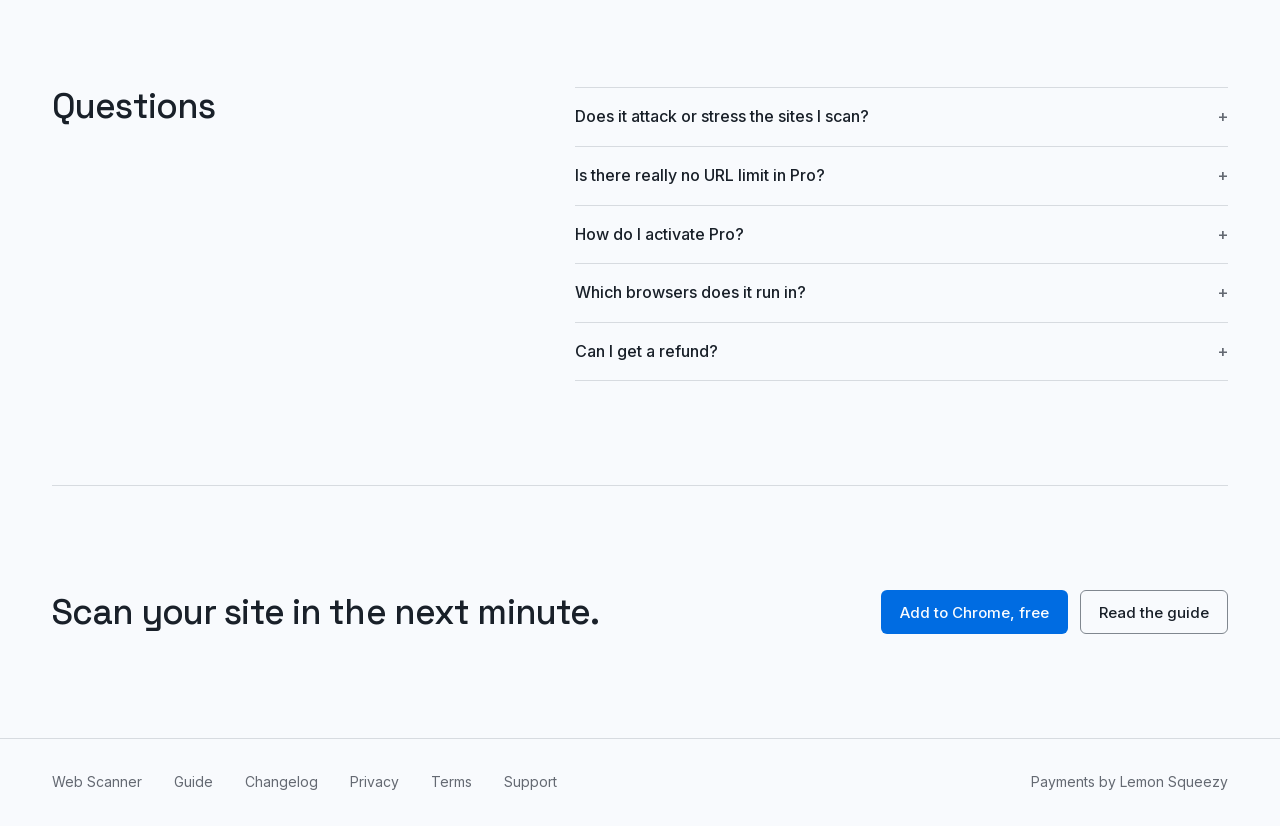
==== commit 9e08ae82: "Site audit fixes: self-hosted fonts, styled 404, caching, SEO, privacy rights - Fonts are served fro" ====
--- a/index.html
+++ b/index.html
@@ -5,23 +5,105 @@
   <meta name="viewport" content="width=device-width, initial-scale=1">
   <title>Web Scanner · Broken links and security checks for Chrome</title>
   <meta name="description" content="A Chrome extension that finds broken links with the page they are on, grades your site's security basics, and gives you the fix for your server.">
+  <link rel="canonical" href="https://webscanner.onderbakir.com/">
+  <meta property="og:type" content="website">
+  <meta property="og:url" content="https://webscanner.onderbakir.com/">
   <meta property="og:title" content="Web Scanner: broken links and security checks for Chrome">
   <meta property="og:description" content="Every broken link with the page it is on, a security grade in plain words, and the fix for your server.">
   <meta property="og:image" content="https://webscanner.onderbakir.com/og.png">
+  <meta property="og:image:width" content="1200">
+  <meta property="og:image:height" content="630">
+  <meta name="twitter:card" content="summary_large_image">
   <link rel="icon" href="icon.png">
-  <link rel="preconnect" href="https://fonts.googleapis.com"><link rel="preconnect" href="https://fonts.gstatic.com" crossorigin>
-  <link href="https://fonts.googleapis.com/css2?family=Space+Grotesk:wght@500;600&family=Inter:wght@400;500&family=JetBrains+Mono:wght@400;500&display=swap" rel="stylesheet">
-  <link rel="stylesheet" href="style.css?v=20261009c">
+  <link rel="preload" href="/fonts/SpaceGrotesk-latin.woff2" as="font" type="font/woff2" crossorigin>
+  <link rel="preload" href="/fonts/Inter-latin.woff2" as="font" type="font/woff2" crossorigin>
+  <link rel="stylesheet" href="style.css?v=20261028">
+  <script type="application/ld+json">
+  {
+    "@context": "https://schema.org",
+    "@type": "SoftwareApplication",
+    "name": "Web Scanner: Broken Link Checker & Security Audit",
+    "description": "A Chrome extension that finds broken links with the page they are on, grades your site's security basics, and gives you the fix for your server.",
+    "applicationCategory": "DeveloperApplication",
+    "operatingSystem": "Chrome",
+    "url": "https://webscanner.onderbakir.com/",
+    "downloadUrl": "https://chromewebstore.google.com/detail/pnnfoicflgjgmomkaeopjidbbejejipm",
+    "image": "https://webscanner.onderbakir.com/og.png",
+    "offers": [
+      {
+        "@type": "Offer",
+        "name": "Free",
+        "price": "0",
+        "priceCurrency": "USD"
+      },
+      {
+        "@type": "Offer",
+        "name": "Pro Lifetime",
+        "price": "9.99",
+        "priceCurrency": "USD"
+      }
+    ]
+  }
+  </script>
+  <script type="application/ld+json">
+  {
+    "@context": "https://schema.org",
+    "@type": "FAQPage",
+    "mainEntity": [
+      {
+        "@type": "Question",
+        "name": "Does it attack or stress the sites I scan?",
+        "acceptedAnswer": {
+          "@type": "Answer",
+          "text": "No. It sends ordinary requests, the same a browser sends when you open a page. You can set the delay between requests and how many pages are checked at once."
+        }
+      },
+      {
+        "@type": "Question",
+        "name": "Is there really no URL limit in Pro?",
+        "acceptedAnswer": {
+          "@type": "Answer",
+          "text": "Yes. Pro scans follow every link they find unless you set a maximum yourself. Very large sites take longer and use more memory, so keep Chrome open until the scan finishes."
+        }
+      },
+      {
+        "@type": "Question",
+        "name": "How do I activate Pro?",
+        "acceptedAnswer": {
+          "@type": "Answer",
+          "text": "After checkout you get a license key by email. Open Web Scanner, choose Get Pro, then I have a key, and paste it. To move it to another browser, remove it in the license panel first."
+        }
+      },
+      {
+        "@type": "Question",
+        "name": "Which browsers does it run in?",
+        "acceptedAnswer": {
+          "@type": "Answer",
+          "text": "Chrome 116 or newer."
+        }
+      },
+      {
+        "@type": "Question",
+        "name": "Can I get a refund?",
+        "acceptedAnswer": {
+          "@type": "Answer",
+          "text": "Yes, within 14 days of purchase. Reply to your receipt email."
+        }
+      }
+    ]
+  }
+  </script>
 </head>
 <body>
+  <a class="skip" href="#main">Skip to content</a>
   <header class="bar"><div class="wrap">
-    <a class="brand" href="./"><img src="icon.png" alt="" width="24" height="24">Web Scanner</a>
-    <nav class="navlinks" aria-label="Main"><a href="#how">How it works</a><a href="#pricing">Pricing</a><a href="guide.html">Guide</a><a href="changelog.html">Changelog</a></nav>
+    <a class="brand" href="/"><img src="icon.png" alt="" width="24" height="24">Web Scanner</a>
+    <nav class="navlinks" aria-label="Main"><a href="#how">How it works</a><a href="#pricing">Pricing</a><a href="/guide">Guide</a><a href="/changelog">Changelog</a></nav>
     <span class="grow"></span>
     <a class="btn line sm" href="https://chromewebstore.google.com/detail/pnnfoicflgjgmomkaeopjidbbejejipm">Add to Chrome</a>
   </div></header>
 
-  <main class="wrap">
+  <main id="main" class="wrap">
     <section class="split">
       <div class="text">
         <p class="label">Chrome extension</p>
@@ -34,11 +116,11 @@
           <dt>Privacy</dt><dd>Runs in your browser. Nothing you scan is sent to us.</dd>
         </dl>
       </div>
-      <figure><img src="img/fix.webp" width="1394" height="1000" alt="A finding in Web Scanner: the missing Content-Security-Policy header, the evidence, why it matters, and the Nginx line to add"><figcaption>A missing Content-Security-Policy, with the evidence and the Nginx line to add.</figcaption></figure>
+      <figure><img src="img/fix.webp" width="1394" height="1000" fetchpriority="high" alt="A finding in Web Scanner: the missing Content-Security-Policy header, the evidence, why it matters, and the Nginx line to add"><figcaption>A missing Content-Security-Policy, with the evidence and the Nginx line to add.</figcaption></figure>
     </section>
 
     <section class="split rev" id="how">
-      <figure><img src="img/links.webp" width="2200" height="1180" alt="Link report: 7 broken links on 6 pages, the first one open with the page it is on and its link text" loading="lazy"><figcaption>7 broken links on a test shop, each with the page it is on and its link text.</figcaption></figure>
+      <figure><img src="img/links.webp" width="2200" height="1180" alt="Link report: 7 broken links on 6 pages, the first one open with the page it is on and its link text" loading="lazy" decoding="async"><figcaption>7 broken links on a test shop, each with the page it is on and its link text.</figcaption></figure>
       <div class="text">
         <h2>Know which page to edit.</h2>
         <p>For each 404, Web Scanner shows every page that links to it and the words of the link. Redirects show their full chain, hop by hop.</p>
@@ -48,6 +130,8 @@
           <li><b>sitemap.xml or a URL list</b> instead of a crawl<span class="pro">PRO</span></li>
         </ul>
       </div>
+      <!-- demo.mp4 has no audio track, so no captions file is needed. Its on-screen text is summed up in the figcaption. -->
+      <figure class="wide"><video controls preload="none" muted playsinline poster="img/demo-poster.webp" width="1280" height="800" aria-describedby="demo-text"><source src="demo.mp4" type="video/mp4"><a href="demo.mp4">Download the demo video</a>.</video><figcaption id="demo-text">The 70-second tour, without sound. A security scan grades example.com C and lists what to fix first, Pro shows the evidence and the Nginx fix, a link scan finds 7 broken links with their pages, and the client report is ready to print.</figcaption></figure>
     </section>
 
     <section class="split">
@@ -60,11 +144,11 @@
           <li><b>Whole site:</b> which crawled pages share each issue<span class="pro">PRO</span></li>
         </ul>
       </div>
-      <figure><img src="img/grade.webp" width="2200" height="1120" alt="Security report: grade C with three issues to fix first and five smaller risks" loading="lazy"><figcaption>Grade C: without HTTPS a site can't score above C, so that is the first fix.</figcaption></figure>
+      <figure><img src="img/grade.webp" width="2200" height="1120" alt="Security report: grade C with three issues to fix first and five smaller risks" loading="lazy" decoding="async"><figcaption>Grade C: without HTTPS a site can't score above C, so that is the first fix.</figcaption></figure>
     </section>
 
     <section class="split rev">
-      <figure><img src="img/report.webp" width="1355" height="1086" alt="Printable client report with the agency name, the grade and the first fix" loading="lazy"><figcaption>The client report: your name or logo, the grade, each issue and its fix.</figcaption></figure>
+      <figure><img src="img/report.webp" width="1355" height="1086" alt="Printable client report with the agency name, the grade and the first fix" loading="lazy" decoding="async"><figcaption>The client report: your name or logo, the grade, each issue and its fix.</figcaption></figure>
       <div class="text">
         <h2>Send it to the client, or the developer.</h2>
         <p>Print a report with your name and logo, or save it as PDF. Or copy a plain-text summary with the fix code for an email, a chat or a ticket.</p>
@@ -108,13 +192,14 @@
           <a class="btn primary" href="https://onder.lemonsqueezy.com/checkout/buy/0cec39f1-521d-4ea3-b7fd-4d0ddf75a622">Get Pro</a>
         </div>
       </div>
+      <p class="muted">Prices are in USD. VAT or sales tax may be added at checkout, depending on your country.</p>
     </section>
 
     <section class="band" id="privacy">
       <div><h2>Your scans stay with you.</h2></div>
       <div>
         <p>Web Scanner has no account, no analytics and no ads. It talks to the sites you choose to scan, to Cloudflare's public DNS for SPF and DMARC lookups, and to Lemon Squeezy to check a Pro license. Results and history stay in your browser.</p>
-        <p>It asks for access to a site when you start the first scan, not when you install it. <a href="privacy.html">Read the privacy policy</a>.</p>
+        <p>It asks for access to a site when you start the first scan, not when you install it. <a href="/privacy">Read the privacy policy</a>.</p>
       </div>
     </section>
 
@@ -131,12 +216,12 @@
 
     <section class="closing">
       <h2>Scan your site in the next minute.</h2>
-      <div class="ctas" style="margin:0"><a class="btn primary" href="https://chromewebstore.google.com/detail/pnnfoicflgjgmomkaeopjidbbejejipm">Add to Chrome, free</a><a class="btn line" href="guide.html">Read the guide</a></div>
+      <div class="ctas"><a class="btn primary" href="https://chromewebstore.google.com/detail/pnnfoicflgjgmomkaeopjidbbejejipm">Add to Chrome, free</a><a class="btn line" href="/guide">Read the guide</a></div>
     </section>
   </main>
 
   <footer class="foot"><div class="wrap">
-    <a href="./">Web Scanner</a><a href="guide.html">Guide</a><a href="changelog.html">Changelog</a><a href="privacy.html">Privacy</a><a href="terms.html">Terms</a><a href="https://github.com/onder007/web-scanner/issues">Support</a>
+    <a href="/">Web Scanner</a><a href="/guide">Guide</a><a href="/changelog">Changelog</a><a href="/privacy">Privacy</a><a href="/terms">Terms</a><a href="https://github.com/onder007/web-scanner/issues">Support</a>
     <span class="grow"></span><span>Payments by Lemon Squeezy</span>
   </div></footer>
 </body>
--- a/style.css
+++ b/style.css
@@ -1,9 +1,18 @@
 /* Hallmark · macrostructure: Split Studio · tone: technical/editorial · anchor hue: 256 cobalt · theme: Cobalt
  * nav: N13 inline · footer: Ft4 tabular · genre: modern-minimal · enrichment: real product captures (no drawn chrome) */
+/* Self-hosted fonts (SIL OFL 1.1, licenses in /fonts). Variable files: one file covers both weights. */
+@font-face { font-family: "Inter"; font-style: normal; font-weight: 400 500; font-display: swap; src: url("fonts/Inter-latin-ext.woff2") format("woff2"); unicode-range: U+0100-02BA, U+02BD-02C5, U+02C7-02CC, U+02CE-02D7, U+02DD-02FF, U+0304, U+0308, U+0329, U+1D00-1DBF, U+1E00-1E9F, U+1EF2-1EFF, U+2020, U+20A0-20AB, U+20AD-20C4, U+2113, U+2C60-2C7F, U+A720-A7FF; }
+@font-face { font-family: "Inter"; font-style: normal; font-weight: 400 500; font-display: swap; src: url("fonts/Inter-latin.woff2") format("woff2"); unicode-range: U+0000-00FF, U+0131, U+0152-0153, U+02BB-02BC, U+02C6, U+02DA, U+02DC, U+0304, U+0308, U+0329, U+2000-206F, U+20AC, U+2122, U+2191, U+2193, U+2212, U+2215, U+FEFF, U+FFFD; }
+@font-face { font-family: "JetBrains Mono"; font-style: normal; font-weight: 400 500; font-display: swap; src: url("fonts/JetBrainsMono-latin-ext.woff2") format("woff2"); unicode-range: U+0100-02BA, U+02BD-02C5, U+02C7-02CC, U+02CE-02D7, U+02DD-02FF, U+0304, U+0308, U+0329, U+1D00-1DBF, U+1E00-1E9F, U+1EF2-1EFF, U+2020, U+20A0-20AB, U+20AD-20C4, U+2113, U+2C60-2C7F, U+A720-A7FF; }
+@font-face { font-family: "JetBrains Mono"; font-style: normal; font-weight: 400 500; font-display: swap; src: url("fonts/JetBrainsMono-latin.woff2") format("woff2"); unicode-range: U+0000-00FF, U+0131, U+0152-0153, U+02BB-02BC, U+02C6, U+02DA, U+02DC, U+0304, U+0308, U+0329, U+2000-206F, U+20AC, U+2122, U+2191, U+2193, U+2212, U+2215, U+FEFF, U+FFFD; }
+@font-face { font-family: "Space Grotesk"; font-style: normal; font-weight: 500 600; font-display: swap; src: url("fonts/SpaceGrotesk-latin-ext.woff2") format("woff2"); unicode-range: U+0100-02BA, U+02BD-02C5, U+02C7-02CC, U+02CE-02D7, U+02DD-02FF, U+0304, U+0308, U+0329, U+1D00-1DBF, U+1E00-1E9F, U+1EF2-1EFF, U+2020, U+20A0-20AB, U+20AD-20C4, U+2113, U+2C60-2C7F, U+A720-A7FF; }
+@font-face { font-family: "Space Grotesk"; font-style: normal; font-weight: 500 600; font-display: swap; src: url("fonts/SpaceGrotesk-latin.woff2") format("woff2"); unicode-range: U+0000-00FF, U+0131, U+0152-0153, U+02BB-02BC, U+02C6, U+02DA, U+02DC, U+0304, U+0308, U+0329, U+2000-206F, U+20AC, U+2122, U+2191, U+2193, U+2212, U+2215, U+FEFF, U+FFFD; }
+
 :root {
   --color-paper: oklch(98.5% 0.004 250);
   --color-paper-2: oklch(96.4% 0.006 250);
   --color-rule: oklch(89% 0.008 255);
+  --color-rule-strong: oklch(62% 0.015 257); /* control borders, 3:1 on paper and paper-2 */
   --color-ink: oklch(24% 0.02 258);
   --color-body: oklch(36% 0.018 257);
   --color-muted: oklch(52% 0.015 257);
@@ -28,6 +37,8 @@
 a { color: inherit; }
 :focus-visible { outline: 2px solid var(--color-focus); outline-offset: 3px; border-radius: 2px; }
 .wrap { max-width: 1240px; margin: 0 auto; padding: 0 var(--space-lg); }
+.skip { position: absolute; left: var(--space-sm); top: -100px; z-index: 10; padding: 8px 14px; border-radius: var(--radius); background: var(--color-ink); color: var(--color-paper); font-size: 15px; text-decoration: none; }
+.skip:focus { top: var(--space-sm); }
 
 /* nav */
 .bar { border-bottom: 1px solid var(--color-rule); background: var(--color-paper); position: sticky; top: 0; z-index: 5; }
@@ -43,8 +54,8 @@
 .btn { display: inline-flex; align-items: center; justify-content: center; height: 44px; padding: 0 18px; border-radius: var(--radius); font: 500 15px/1 var(--font-body); text-decoration: none; white-space: nowrap; border: 1px solid transparent; transition: background-color var(--dur) var(--ease-out), border-color var(--dur) var(--ease-out); }
 .btn.primary { background: var(--color-accent); color: var(--color-accent-ink); }
 .btn.primary:hover { background: var(--color-accent-hover); }
-.btn.line { border-color: var(--color-rule); color: var(--color-ink); background: var(--color-paper); }
-.btn.line:hover { border-color: var(--color-muted); }
+.btn.line { border-color: var(--color-rule-strong); color: var(--color-ink); background: var(--color-paper); }
+.btn.line:hover { border-color: var(--color-ink); }
 .btn:active { transform: translateY(1px); }
 .btn.sm { height: 38px; padding: 0 14px; font-size: 14px; }
 .btn.soon { pointer-events: none; opacity: .55; }
@@ -65,6 +76,8 @@
 .facts dt { font-family: var(--font-mono); font-size: 13px; color: var(--color-muted); padding-top: 2px; }
 .facts dd { margin: 0; }
 figure { margin: 0; border: 1px solid var(--color-rule); border-radius: var(--radius-lg); overflow: hidden; background: var(--color-paper-2); }
+figure video { display: block; width: 100%; height: auto; }
+.split .wide { grid-column: 1 / -1; order: 3; width: 100%; max-width: 960px; justify-self: center; }
 figcaption { font-size: 14px; color: var(--color-muted); padding: 10px 14px; border-top: 1px solid var(--color-rule); background: var(--color-paper); }
 .ticks { list-style: none; margin: 0; padding: 0; border-top: 1px solid var(--color-rule); }
 .ticks li { padding: 11px 0; border-bottom: 1px solid var(--color-rule); font-size: 15px; color: var(--color-body); }
@@ -74,6 +87,7 @@
 /* pricing */
 .pricing { padding: var(--space-2xl) 0; border-bottom: 1px solid var(--color-rule); }
 .pricing > p { margin-bottom: var(--space-lg); }
+.pricing > .plans + p { margin: var(--space-md) 0 0; font-size: 14px; }
 .plans { display: grid; grid-template-columns: minmax(0, 1fr) minmax(0, 1fr); border: 1px solid var(--color-rule); border-radius: var(--radius-lg); overflow: hidden; }
 .plan { padding: var(--space-lg); background: var(--color-paper); }
 .plan + .plan { border-left: 1px solid var(--color-rule); background: var(--color-paper-2); }
@@ -94,6 +108,7 @@
 .faq details p { padding-bottom: var(--space-sm); }
 .closing { padding: var(--space-2xl) 0; display: flex; flex-wrap: wrap; align-items: center; justify-content: space-between; gap: var(--space-lg); }
 .closing h2 { margin: 0; }
+.closing .ctas { margin: 0; }
 
 /* docs (guide, changelog, privacy, terms) */
 .doc { max-width: 760px; margin: 0 auto; padding: var(--space-xl) var(--space-lg) var(--space-2xl); }
@@ -110,6 +125,13 @@
 .release { border-top: 1px solid var(--color-rule); padding-top: var(--space-md); margin-top: var(--space-xl); }
 .release .when { font-family: var(--font-mono); font-size: 13px; color: var(--color-muted); }
 
+/* 404 */
+.nf, .nf body { height: 100%; background: #08090d; color: #f8fafc; }
+.nf main { min-height: 100%; display: flex; flex-direction: column; justify-content: center; gap: 16px; padding: 0 24px; max-width: 640px; margin: 0 auto; }
+.nf h1 { margin: 0; font-size: clamp(32px, 6vw, 56px); letter-spacing: -.03em; line-height: 1.05; color: #f8fafc; }
+.nf p { margin: 0; color: #94a3b8; font-size: 17px; line-height: 1.5; }
+.nf a { color: #f8fafc; }
+
 /* footer */
 .foot { border-top: 1px solid var(--color-rule); }
 .foot .wrap { display: flex; flex-wrap: wrap; gap: var(--space-md) var(--space-lg); align-items: center; padding-top: var(--space-lg); padding-bottom: var(--space-lg); font-size: 14px; color: var(--color-muted); }
@@ -117,8 +139,10 @@
 .foot a:hover { color: var(--color-ink); }
 
 @media (max-width: 860px) {
+  html { scroll-padding-top: 104px; }
   .wrap { padding: 0 16px; }
-  .navlinks { display: none; }
+  .bar .wrap { flex-wrap: wrap; height: auto; gap: 0 var(--space-md); padding-top: 10px; }
+  .navlinks { order: 3; flex-basis: 100%; overflow-x: auto; padding: 8px 0 10px; margin-top: 10px; border-top: 1px solid var(--color-rule); }
   .split, .split.rev, .band { grid-template-columns: minmax(0, 1fr); gap: var(--space-lg); padding: var(--space-xl) 0; }
   .split.rev .text { order: 0; }
   .plans { grid-template-columns: minmax(0, 1fr); }
